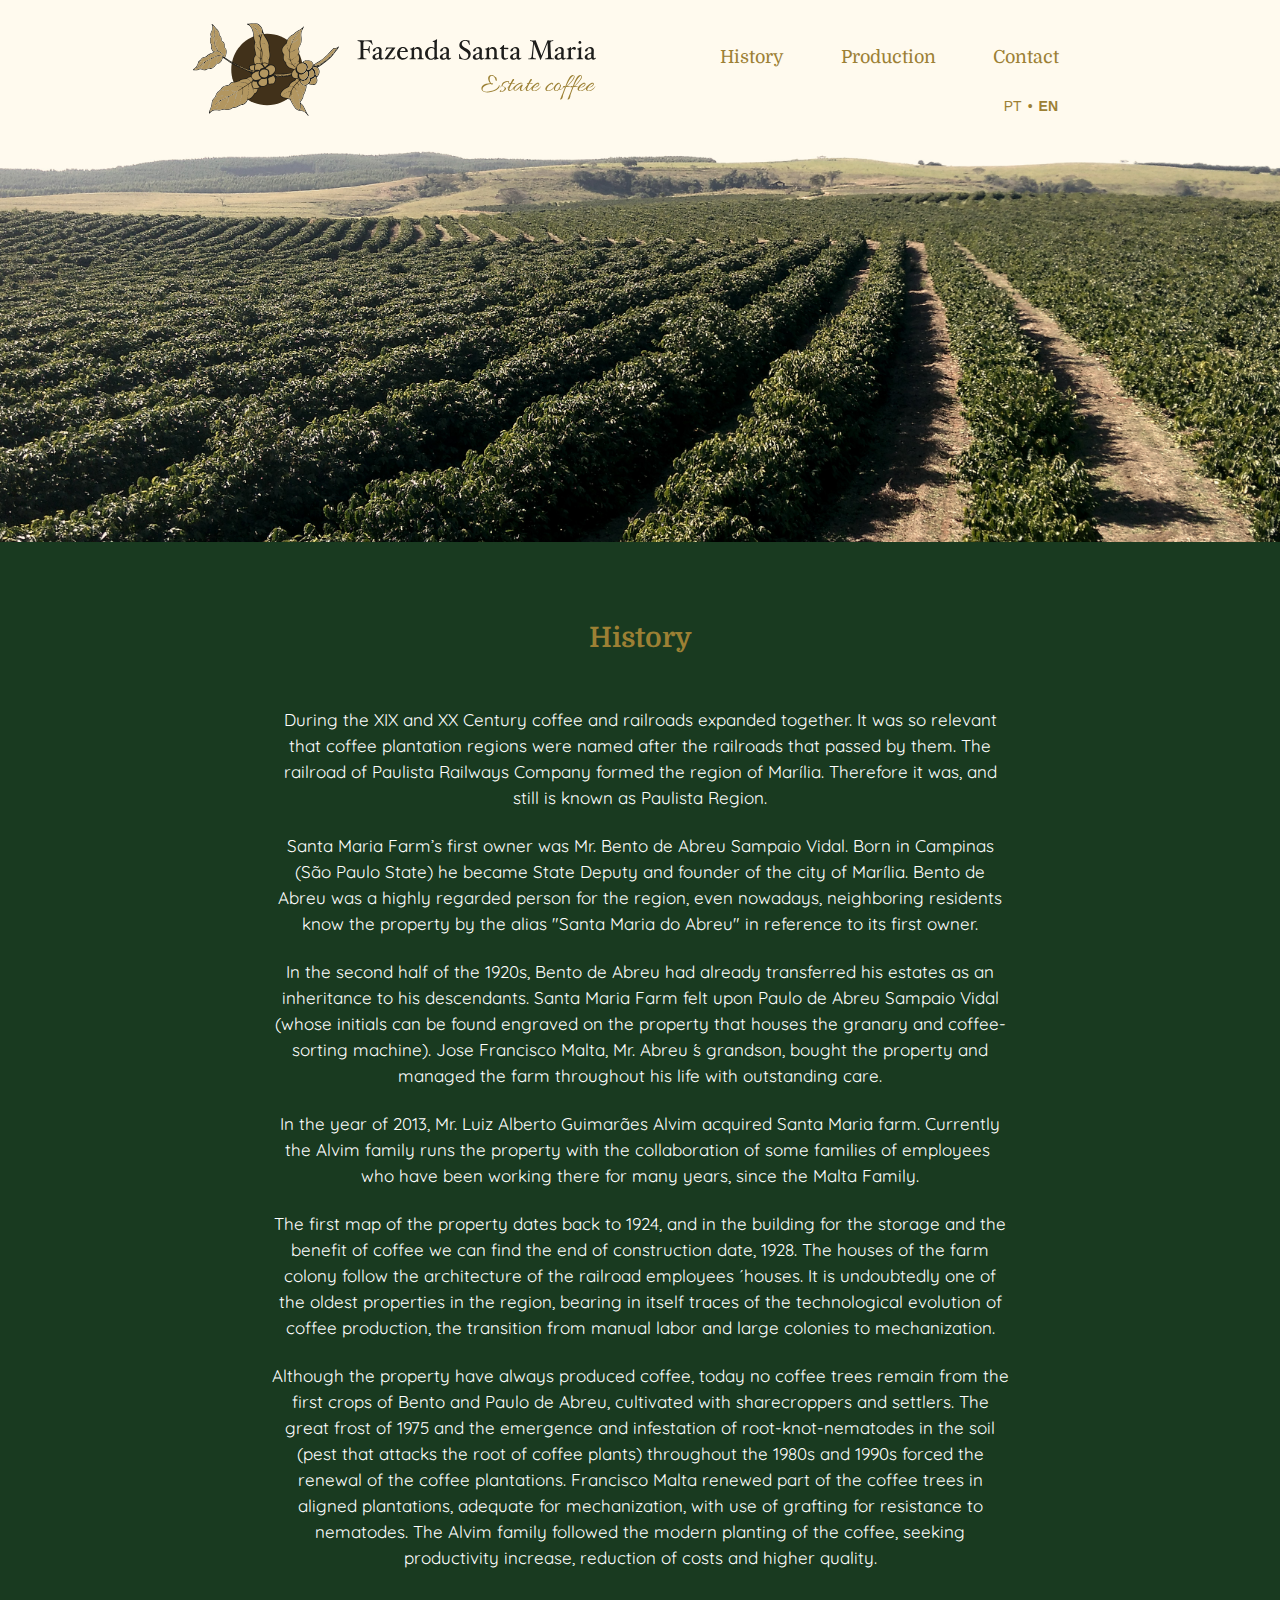
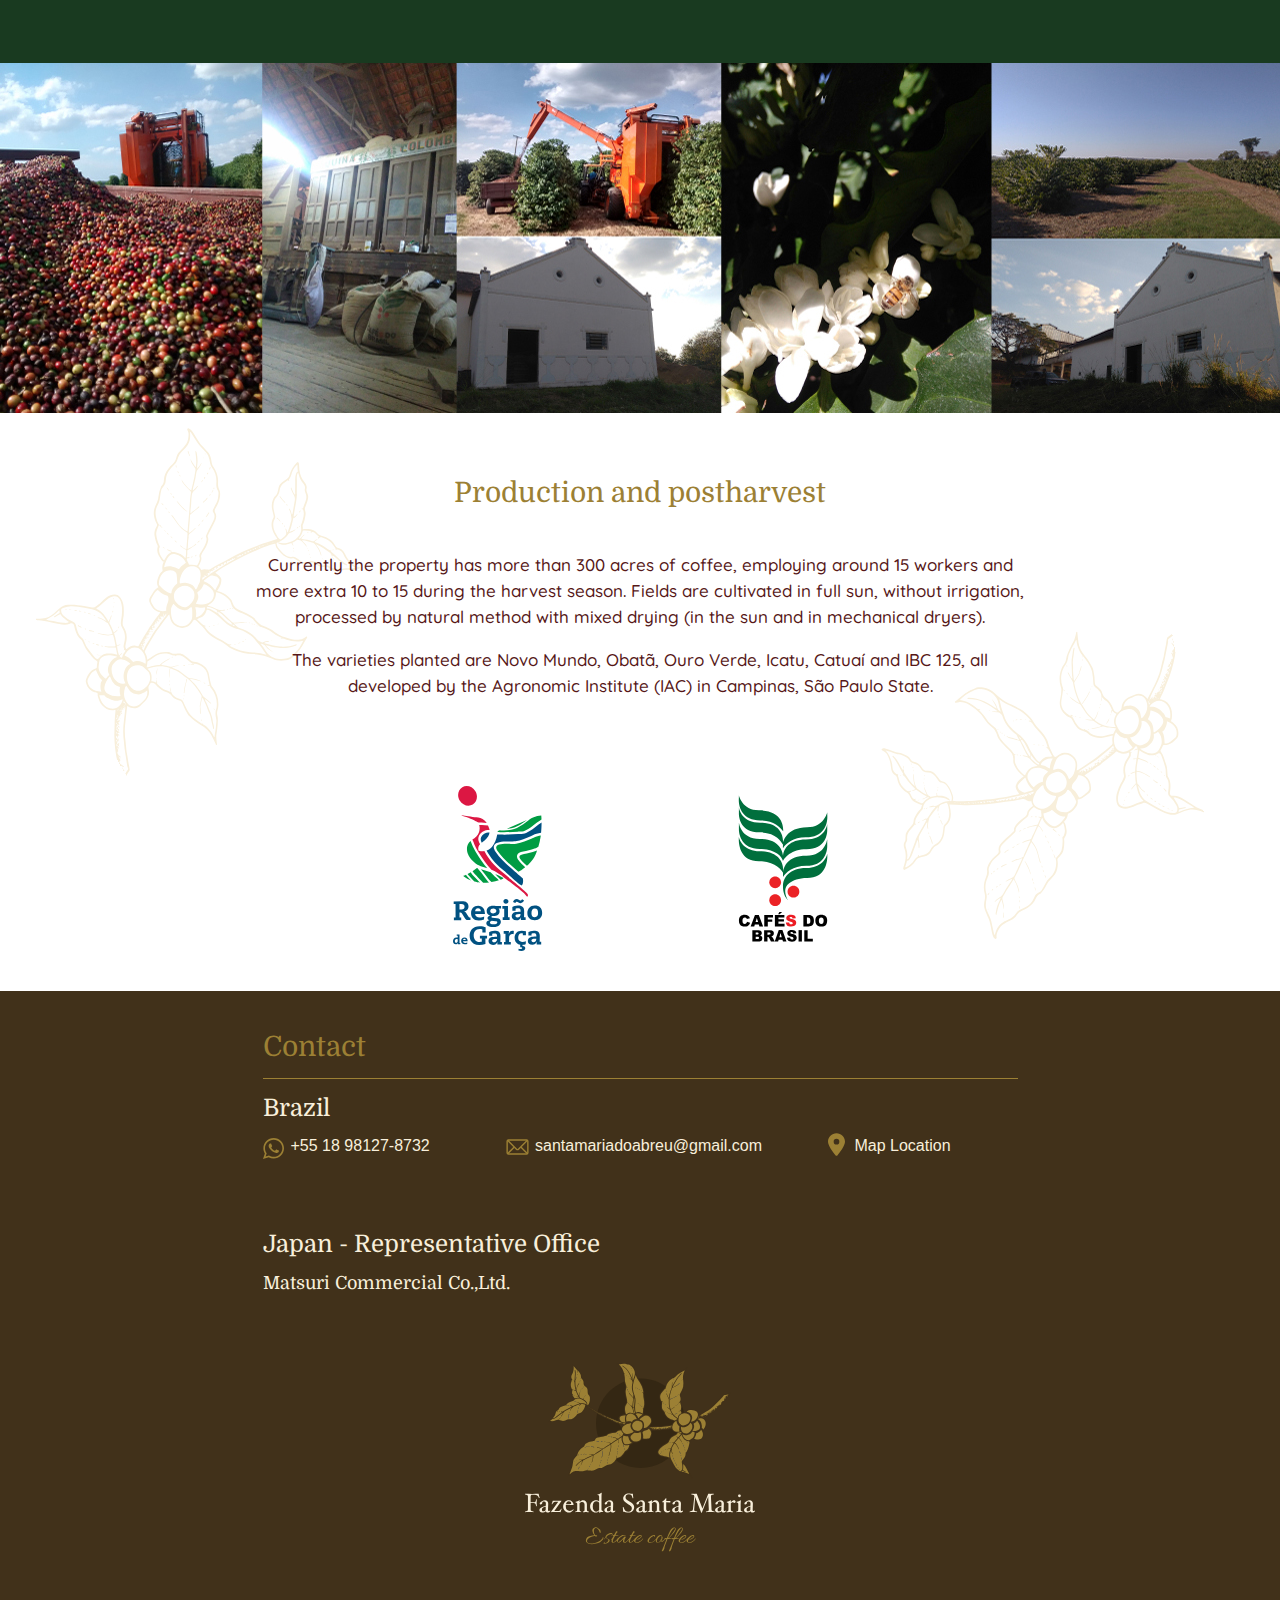
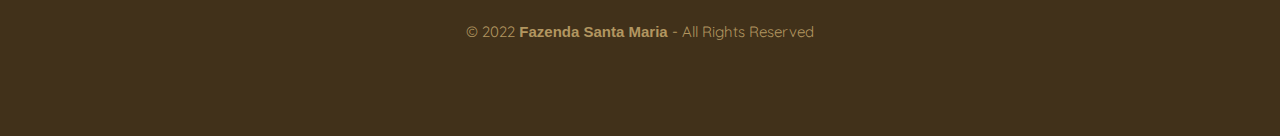
==== index.html @ b5c07dbd "Fix footer contact information in index.html" ====
<!DOCTYPE html>
<html lang="en">
<head>
  <meta charset="UTF-8">
  <meta http-equiv="X-UA-Compatible" content="IE=edge">
  <meta name="viewport" content="width=device-width, initial-scale=1.0">
  <link rel="stylesheet" type="text/css" href="./assets/main.css" media="screen" />
  <link rel="icon" href="./assets/images/logo2.svg">
  <title>Fazenda Santa Maria</title>
</head>
<body>
  <div class="portuguese-page hide-element">
    <div class="header-container">
      <div class="header-wrapper">
        <div class="header-logo-box"> 
          <img src="./assets/images/logo.svg" alt="logo">
        </div>
        <div class="header-menu">
          <ul>
            <li><a href="#historia">História</a></li>
            <li><a href="#producao">Produção</a></li>
            <li><a href="#contato">Contato</a></li>
          </ul>
          <div class="lenguage-area">
            <div class="lenguage-area__pt-pt bold"> PT </div>
            <div class="lenguage-area__split"> • </div>
            <div class="lenguage-area__en-pt"> EN </div>
          </div>
        </div>
      </div>
    </div>
 
    <div class="picture-container">
    </div>

    <div id="historia" class="history-container">
      <div class="history-wrapper">
        <h2> História </h2>
        <p>Localizada no município de Guarantã-SP, a Fazenda Santa Maria teve início com o sr. Bento de Abreu Sampaio Vidal na década de 1920. Natural de Campinas, o então proprietário foi deputado estadual e fundou a cidade de Marília, que fica a 45 quilômetros da fazenda. Devido ao destaque que teve na região, ainda hoje a propriedade é conhecida como "Santa Maria do Abreu".</p>
        <p>Na segunda metade da década de 1920, o sr. Bento de Abreu transferiu suas propriedades para seus filhos, cabendo a Fazenda Santa Maria ao sr. Paulo de Abreu Sampaio Vidal, cujas iniciais ainda encontram-se gravadas no prédio que abriga a tulha e a máquina de benefício de café.</p>
        <p>Anos mais tarde, o sr. Paulo de Abreu vendeu a fazenda para seu sobrinho, o sr. José Francisco Malta, neto do sr. Bento de Abreu.  O sr. Malta administrou a fazenda ao longo da vida com destacado esmero. </p>
        <p>Em 2013, a fazenda foi adquirida pelo sr. Luiz Alberto Guimarães Alvim.  Atualmente, a família Alvim administra a propriedade, com o auxílio de algumas famílias de funcionários que já trabalhavam com a família Malta há muitos anos. </p>
        <p>Na propriedade sempre se cultivou café, lavoura tradicional na região, conhecida como “região da Paulista”, em alusão à ferrovia da Companhia Paulista de Estradas de Ferro, construída na mesma época que ocorreu a expansão dos cafezais pelo Estado de São Paulo. </p>
        <p>Dos primeiros plantios de café dos senhores Bento e Paulo de Abreu, feitos com meeiros e colonos, não restou nenhum pé. Isso porque a grande geada de 1975 e o surgimento e avanço de nematoides no solo (praga que ataca a raiz do cafeeiro), ao longo das décadas de 1980 e 1990, obrigaram a renovação do cafezal.</p>
        <p>O sr. José Francisco Malta reformou parte do cafezal com plantios alinhados, preparados para mecanização, e usou enxertia, técnica que utiliza raiz resistente a nematoides. A família Alvim deu sequência ao plantio moderno do cafezal, buscando elevação de produtividade, redução de custos e incremento de qualidade.</p>
        <p>Atualmente, a propriedade conta com 130 hectares (ha) de café. As variedades plantadas são Mundo Novo, Obatã, Ouro Verde, Icatu, Catucaí e IBC 125, todas desenvolvidas pelo Instituo Agronômico de Campinas (IAC).</p>
        <p>O cultivo se dá a pleno sol e sem irrigação. Usa-se a adubação orgânica, a fertilização química e o manejo de capim na linha de plantio. Essas técnicas aumentam a produtividade e qualidade do café, bem como contribuem com a conservação do solo e dos recursos naturais.</p>
      </div>
    </div>

    <div id="logos-home-page">
      <div class="slider">
        <div class="slide-track">
          <div class="slide"><img src="./assets/images/sld-fazenda-full.jpg" ></div>
          <div class="slide"><img src="./assets/images/sld-fazenda-full.jpg" ></div>
          <div class="slide"><img src="./assets/images/sld-fazenda-full.jpg" ></div>
          <div class="slide"><img src="./assets/images/sld-fazenda-full.jpg" ></div>
        </div>
      </div>
    </div>

    <div id="producao" class="production-container">
      <div class="production-wrapper">
        <div class="production-text"> 
          <h2>Produção e colheita</h2>
          <p>Atualmente, a propriedade tem mais de 300 acres de café, empregando cerca de 15 trabalhadores e mais 10 a 15 extras durante a temporada de colheita. Os campos são cultivados a pleno sol, sem irrigação, processados pelo método natural com secagem mista (ao sol e em secadores mecânicos).</p>
          <p>As variedades plantadas são Novo Mundo, Obatã, Ouro Verde, Icatu, Catuaí e IBC 125, todas desenvolvidas pelo Instituto Agronômico (IAC) em Campinas, estado de São Paulo.</p>
          <p>O café é colhido praticamente todo de forma mecanizada, por meio de colhedora que retira os frutos do pé. Os grãos que caem no chão são recolhidos com outra máquina, passam por lavagem com água, para a retirada de terra, folhas e galhos. O café coletado do chão, ainda que perfeitamente apto ao consumo, tem qualidade inferior aos grãos colhidos das árvores. Por isso, o processamento dos dois é feito separadamente e os lotes não se misturam.</p>
          <p>Há ainda a colheita manual, que ocorre nos talhões em formação. Trata-se de um manejo para não danificar as plantas jovens.</p>
          <p>Após a colheita, o café é submetido à secagem ao sol no terreiro e em secadores mecânicos. As técnicas de secagem demandam conhecimento e prática adequada, que são essenciais para atingir um produto de boa qualidade. </p>
          <p>Na próxima etapa, os grãos descansam em uma tulha de madeira para homogeneizar a umidade do café. Nessa fase, formam-se os lotes, divididos por variedade, que depois seguem para o beneficiamento, no qual os grãos são descascados e separados de impurezas. </p>
          <p>Neste momento está pronto o café verde, que é armazenado em grandes bags para futura comercialização.</p>
          <p>A <span class="text-bold">qualidade do café</span> que se percebe em seu sabor e aroma é resultado da combinação de diversos fatores, dentre eles o manejo adequado, que é prioridade na Fazenda Santa Maria.</p>
          <p>Outros pontos determinantes são as variedades plantadas e o local onde são cultivadas. Guarantã está situado na região de Garça, um dos polos de destaque de produção de café do Estado de São Paulo, com altitude média de 650 metros, temperatura anual que varia de 17° a 29°C e potencial hídrico, com a nascente de duas bacias hidrográficas – do Rio do Peixe e do Rio Aguapeí ou Feio.	</p>
          <p>Por tudo isso, o café produzido na Santa Maria é considerado um café fino que agrada os diversos tipos de paladar. Ele apresenta dulçor acentuado, acidez cítrica suave, corpo intenso, sabor duradouro, evoca notas de chocolate amargo, nozes e ainda de frutas amarelas e melaço.</p>
        </div>
        <div class="production-logos"> 
          <img src="./assets/images/garca.svg" alt="logo">
          <img src="./assets/images/cafebr.svg" alt="logo">
        </div>
      </div>
    </div>

    <div id="contato" class="footer-container">
      <div class="footer-wrapper">
        <div class="footer-contact">
          <div class="footer-contact--title">
            Contato
          </div>
          <div class="footer-contact--data">
            <div class="footer-contact--cellphone">
              +55 18 98127-8732
            </div>
            <div class="footer-contact--mail">
              santamariadoabreu@gmail.com
            </div>
            <a href="https://maps.app.goo.gl/v9kP4JRygSTfZVVZ9" target="_blank">
              <div class="footer-contact--location">
                Localização
              </div>
            </a>
          </div>
        </div>
        <div class="footer-logo">
          <img src="./assets/images/logo2.svg" alt="logo">
        </div>
        <div class="footer-rights">
          © 2022 <span class="text-bold">Fazenda Santa Maria</span> - Todos os direitos reservados
        </div>
      </div>
    </div>
  </div>
  <div class="english-page">
    <div class="header-container">
      <div class="header-wrapper">
        <div class="header-logo-box"> 
          <img src="./assets/images/logo.svg" alt="logo">
        </div>
        <div class="header-menu">
          <ul>
            <li><a href="#history">History</a></li>
            <li><a href="#production">Production</a></li>
            <li><a href="#contact">Contact</a></li>
          </ul>
          <div class="lenguage-area">
            <div class="lenguage-area__pt-en"> PT </div>
            <div class="lenguage-area__split"> • </div>
            <div class="lenguage-area__en-pt bold"> EN </div>
          </div>
        </div>
      </div>
    </div>
 
    <div class="picture-container">
    </div>

    <div id="history" class="history-container">
      <div class="history-wrapper">
        <h2> History </h2>
        <p> During the XIX and XX Century coffee and railroads expanded together. It was so relevant that coffee plantation regions were named after the railroads that passed by them. The railroad of Paulista Railways Company formed the region of Marília. Therefore it was, and still is known as Paulista Region.</p>
        <p>Santa Maria Farm’s first owner was Mr. Bento de Abreu Sampaio Vidal. Born in Campinas (São Paulo State) he became State Deputy and founder of the city of Marília. ​Bento de Abreu was a highly regarded person for the region, even nowadays, neighboring residents know the property by the alias "Santa Maria do Abreu" in reference to its first owner.</p>
        <p> In the second half of the 1920s, Bento de Abreu had already transferred his estates as an inheritance to his descendants. Santa Maria Farm felt upon Paulo de Abreu Sampaio Vidal (whose initials can be found engraved on the property that houses the granary and coffee-sorting machine). Jose Francisco Malta, Mr. Abreu ́s grandson, bought the property and managed the farm throughout his life with outstanding​ ​care.</p>
        <p>In the year of 2013, Mr. Luiz Alberto Guimarães Alvim acquired Santa Maria farm. Currently the Alvim family runs the property with the collaboration​ ​of​ ​some​ ​families​ ​of​ ​employees​ ​who have been working there for many years, since the Malta​ ​Family. </p>
        <p>The first map of the property dates back to 1924, and in the building for the storage and the benefit of coffee we can find the end of construction date, 1928. The houses of the farm colony follow the architecture of the railroad employees ́ houses. It is undoubtedly one of the oldest properties in the region, bearing in itself traces of the technological evolution of coffee production, the transition from manual labor and large colonies to​ ​mechanization. </p>
        <p> Although the prop​erty have always produced coffee, today no coffee trees remain from the first crops of Bento and Paulo de Abreu, cultivated with sharecroppers and settlers. The great frost of 1975 and the emergence and infestation of root-knot-nematodes in the soil (pest that attacks the root of coffee plants) throughout the 1980s and 1990s forced the renewal of the coffee plantations. Francisco Malta renewed part of the coffee trees in aligned plantations, adequate for mechanization, with use of grafting for resistance to nematodes. The Alvim family followed the modern planting of the coffee, seeking productivity increase, reduction​ ​of​ ​costs​ ​and​ ​higher​ ​quality.</p>
        
      </div>
    </div>

    <div id="logos-home-page">
      <div class="slider">
        <div class="slide-track">
          <div class="slide"><img src="./assets/images/sld-fazenda-full.jpg" ></div>
          <div class="slide"><img src="./assets/images/sld-fazenda-full.jpg" ></div>
          <div class="slide"><img src="./assets/images/sld-fazenda-full.jpg" ></div>
          <div class="slide"><img src="./assets/images/sld-fazenda-full.jpg" ></div>
        </div>
      </div>
    </div>

    <div id="production" class="production-container">
      <div class="production-wrapper">
        <div class="production-text"> 
          <h2>Production​ ​and​ ​postharvest</h2>
          <p>Currently the property has more than 300 acres of coffee, employing around 15 workers and more extra 10 to 15 during the harvest season. Fields are cultivated in full sun, without irrigation, ​processed by natural method​ ​with​ ​mixed​ ​drying​ ​(in​ ​the​ ​sun​ ​and​ ​in​ ​mechanical​ ​dryers).</p>
          <p>The varieties planted are ​Novo Mundo​, ​Obatã​, ​Ouro Verde​, ​Icatu​, ​Catuaí and ​IBC 125​, all developed by the​ ​Agronomic​ ​Institute​ ​(IAC)​ ​in​ ​Campinas,​ ​São​ ​Paulo​ ​State.</p>
        </div>
        <div class="production-logos"> 
          <img src="./assets/images/garca.svg" alt="logo">
          <img src="./assets/images/cafebr.svg" alt="logo">
        </div>
      </div>
    </div>

    <div id="contact" class="footer-container">
      <div class="footer-wrapper">
        <div class="footer-contact">
          <div class="footer-contact--title">
            Contact
          </div>
          <div class="location-title">Brazil</div>
          <div class="footer-contact--data">
            <div class="footer-contact--cellphone">
              +55 18 98127-8732
            </div>
            <div class="footer-contact--mail">
              santamariadoabreu@gmail.com
            </div>
            <a href="https://maps.app.goo.gl/v9kP4JRygSTfZVVZ9" target="_blank">
              <div class="footer-contact--location">
                Map Location
              </div>
            </a>
          </div>
          <div class="location-title-jp">Japan - Representative Office</div>
          <div class="location-subtitle">Matsuri Commercial Co.,Ltd.
          </div>
          <!-- <div class="japan-area">
            <div class="footer-contact--data">
              <div class="footer-contact--cellphone">
                Tel. 0587-74-0623
              </div>
              <div class="footer-contact--mail">
                Fax. 0587-74-0992
              </div>
                <div class="footer-contact--location">
                  Midori-machi 1-13 <br>
                  Inazawa-shi Aichi-ken <br>
                  Japan 〒492-8252 <br>
                </div>
            </div>
          </div> -->
        <div class="footer-logo">
          <img src="./assets/images/logo2.svg" alt="logo">
        </div>
        <div class="footer-rights">
          © 2022 <span class="text-bold">Fazenda Santa Maria</span> - All Rights Reserved
        </div>
      </div>
    </div>
  </div>
</body>
<script>
  document.querySelector('.lenguage-area__pt-en').addEventListener('click', () => {
    document.querySelector('.portuguese-page').classList.remove('hide-element');
    document.querySelector('.english-page').classList.add('hide-element');
  });
  document.querySelector('.lenguage-area__en-pt').addEventListener('click', () => {
    document.querySelector('.portuguese-page').classList.add('hide-element');
    document.querySelector('.english-page').classList.remove('hide-element');
  });
</script>
</html>
---- assets/main.css ----
@import url('https://fonts.googleapis.com/css2?family=Domine&family=Quicksand:wght@500&display=swap');

body {
  height: 100%;
  margin: 0;
}

h1, h2, h3, h4, h5, h6, p, span,  ul, ol, li, legend, table, tr, td, div {
  font-family: 'Manrope', sans-serif;
  box-sizing: border-box;
}

input, select, textarea {
  font-family: 'Inter', sans-serif;
  box-sizing: border-box;
}

html {
  scroll-behavior: smooth;
}

a {
  text-decoration: none;
}

html {
  scroll-behavior: smooth;
}

.hide-element {
  display: none;
}

.lenguage-area {
  display: flex;
  justify-content: flex-end;
  padding: 10px 20px;
  background-color: #FFFAEE;
  font-family: 'Domine';
  font-size: 14px;
  color: #9C8034;
}

.bold {
  font-weight: 700;
}

.lenguage-area__pt-pt, .lenguage-area__pt-en {
  margin-right: 6px;
  cursor: pointer;
}

.lenguage-area__split {
  margin-right: 6px;
}

.lenguage-area__en-pt, .lenguage-area__en-en {
  margin-right: 9px;
  cursor: pointer;
}

.header-container {
  background-color: #FFFAEE;
  padding: 15px 15px 0;
  min-width: 325px;
}

@media (min-width:815px) {
  .header-container {
    padding: 15px 15px 20px;
  }

}
@media (max-width:815px) {
  .lenguage-area {
    padding: 10px 0;
  }
  .lenguage-area__en-pt, .lenguage-area__en-en {
    margin-right: 0;
  }
}


.header-wrapper {
  display: flex;
  flex-wrap: wrap;
  max-width: 1000px;
  margin: 0 auto; 
  padding: 0 5px;
}

.header-logo-box {
  display: flex;
  margin: 0 auto;
}

.header-logo-box img {  
  max-width: 100%;  
  height: auto;
  padding-right: 20px;  
}

.header-menu { 
  width: 100%;
  max-width: 395px;
  margin: 0 auto;
}

.header-menu ul {
  list-style-type: none;
  display: flex;
  justify-content: space-between;
  padding: 0;
}

@media (min-width:815px) {
  .header-menu ul {
    list-style-type: none;
    display: flex;
    justify-content: space-around;
    padding: 10px 0 0;
    font-size: 20px;
  }
}

.header-menu li a {
  color: #9C8034;
  font-family: 'Domine';
  font-size: 16px;
  line-height: 20px;
  text-decoration: none;
}

@media (min-width:810px) {
  .header-menu li a {
    font-size: 18px;
  }
}

.header-menu li:hover {
  cursor: pointer;
}

.picture-container {
  width: 100%;
  min-height: 400px;
  background-image: url("images/fazenda.jpg");
  background-size: cover;
  margin-bottom: -25px;
  min-width: 325px;
}

.history-container {
  width: 100%;
  background-color: #193A20;
  padding-bottom: 20px;
  min-width: 325px;
}

@media (min-width:815px) {
  .history-container {
    padding-bottom: 70px;
  }
}

.history-wrapper {
  padding: 0 30px;
  margin: 0 auto;
  max-width: 400px;
}

@media (min-width:815px) {
  .history-wrapper {
    max-width: 600px;
  }
}

@media (min-width:1200px) {
  .history-wrapper {
    max-width: 800px;
  }
}

.history-wrapper h2 {
  font-family: 'Domine';
  align-items: center;
  font-size: 24px;
  line-height: 30px;
  color: #9C8034;
  padding: 50px 0 20px;
  text-align: center;
}

@media (min-width:815px) {
  .history-wrapper h2 {
    font-size: 28px;
    line-height: 32px;
    padding: 80px 0 30px;
  }
}

.history-wrapper p {
  font-family: 'Quicksand';
  color: white;
  text-align: center;
  font-size: 14px;
  line-height: 20px;
  padding-bottom: 5px;
}

@media (min-width:815px) {
  .history-wrapper p {
    font-size: 17px;
    line-height: 26px;
  }
}

.production-container {
  width: 100%;
  min-width: 325px;
  overflow: hidden;
}

.production-wrapper {
  display: block;
  margin: 0 auto;
  max-width: 400px;
  position: relative;
}

.production-wrapper::before {
  content: "";
  height: 350px;
  width: 350px;
  position: absolute;
  left: -180px;
  background-image: url(images/background-logo.svg);
  background-size: cover;
  transform: rotate(-210deg);
  z-index: -10;
}

@media (max-width:815px) {
  .production-wrapper::before {
    height: 250px;
    width: 250px;
    left: -120px;
    top: 50px;
    transform: rotate(-230deg);
  }
}

.production-wrapper::after {
  content: "";
  height: 350px;
  width: 350px;
  position: absolute;
  top: 190px;
  right: -140px;
  background-image: url("images/background-logo.svg");
  background-size: cover;
  z-index: -10;
  transform: rotate(-10deg);
}

@media (max-width:815px) {
  .production-wrapper::after {
    height: 250px;
    width: 250px;
    top: 100px;
    right: -100px;
    transform: rotate(-20deg);
  }
}

@media (min-width:815px) {
  .production-wrapper {
    max-width: 600px;
  }
}

@media (min-width:1200px) {
  .production-wrapper {
    max-width: 830px;
  }
}
    
.production-text {
  text-align: center;
  padding: 30px;
}

.production-text h2 {
  font-family: 'Domine';
  font-size: 24px;
  line-height: 28px;
  font-weight: 400;
  color: #9C8034;
}

@media (min-width:815px) {
  .production-text h2 {
    font-size: 28px;
    line-height: 32px;
    padding: 10px 0 20px;
  }
}

/* .production-text h3 {
  font-family: 'Domine';
  font-size: 18px;
  line-height: 22px;
  font-weight: 400;
  color: #9C8034;
  text-align: start;
  font-style: italic;
}

@media (min-width:815px) {
  .production-text h3 {
    font-size: 24px;
    line-height: 28px;
    padding: 10px 0 20px;
  }
} */

.production-text p {
  font-family: 'Quicksand';
  font-size: 14px;
  line-height: 18px;
  font-weight: 500;
  color: #561717;
  z-index: 200px;
}

@media (min-width:815px) {
  .production-text p {
    font-size: 17px;
    line-height: 26px;
  }
}
    
.production-logos {
  padding: 0 20px 40px;
  display: flex;
  justify-content: space-around;
}

@media (min-width:815px) {
  .production-logos {
    padding: 40px 130px;
  }
}

.production-logos img {
    width: 60px;
}

@media (min-width:815px) {
  .production-logos img {
    width: 90px;
  }
}

.footer-container {
  width: 100%;
  background-color: #41311A;
  min-width: 325px;
}

@media (min-width:815px) {
  .footer-container {
    padding-bottom: 30px;
  }
}

.footer-wrapper {
  padding: 40px 30px 15px;
  display: block;
  margin: 0 auto;
  max-width: 400px;
}

@media (min-width:815px) {
  .footer-wrapper {
    max-width: 600px;
    margin: 0 auto;
  }
}

@media (min-width:1200px) {
  .footer-wrapper {
    max-width: 815px;
    margin: 0 auto;
  }
}

.footer-contact {
  padding-bottom: 50px;
}

.footer-contact--title {
  color: #9C8034;
  font-family: 'Domine';
  font-weight: 400;
  font-size: 24px;
  line-height: 28px;
  margin-bottom: 15px;
  padding-bottom: 15px;
  border-bottom: 1px solid;
}

@media (min-width:815px) {
  .footer-contact--title {
    font-size: 28px;
    line-height: 32px;
  }
}

.footer-contact--data {
  display: flex;
  justify-content: space-between;
  flex-wrap: wrap;
  font-family: 'Quicksand';
  color: #F8EFDB;
}

@media (max-width:350px) {
  .footer-contact--mail {
    margin-left: 2px;
  }
}

.footer-contact--cellphone, .footer-contact--mail, .footer-contact--mail-jp, .footer-contact--location {
  padding-left: 17px;
  position: relative;
  color: #f8efdb;
}

.footer-contact--mail {
  min-width: 180px;
  margin-bottom: 15px;
}


.footer-contact--mail-jp {
  min-width: 180px;
  margin-bottom: 15px;
}

.footer-contact--location {
  min-width: 180px;
}
.footer-contact--cellphone {
  margin-bottom: 15px;
  min-width: 180px;
}

@media (min-width:815px) {
  .footer-contact--cellphone {
    padding-left: 28px;
  }
}

.footer-contact--cellphone::before {
  position: absolute;
  content: "";
  width: 13px;
  height: 13px;
  top: 1px;
  left: 0;
  background-size: contain;
  background-repeat: no-repeat;
}

.footer-contact--cellphone::before{
  background-image: url("images/cellphone.svg");
}

@media (min-width:815px) {
  .footer-contact--cellphone::before {
    width: 21px;
    height: 21px;
  }
}

.footer-contact--mail::before{
  position: absolute;
  content: "";
  background-size: contain;
  background-repeat: no-repeat;
}

.footer-contact--mail-jp {
  position: absolute;
  content: "";
  background-size: contain;
  background-repeat: no-repeat;
}

.footer-contact--mail::before {
  background-image: url("images/mail.svg");
  width: 15px;
  height: 15px;
  top: 5px;
  left: -3px;
}

.footer-contact--mail-jp::before {
  background-image: url("images/fax.svg");
  width: 20px;
  height: 20px;
  top: 5px;
  left: -3px;
}



.footer-contact--location::before {
  position: absolute;
  content: "";
  width: 15px;
  height: 15px;
  top: 3px;
  left: -3px;
  background-image: url("images/location.svg");
  background-size: contain;
  background-repeat: no-repeat;
}

@media (min-width:815px) {
  .footer-contact--location::before {
    width: 23px;
    height: 23px;
    left: -9px;
    top: -4px;
  }
}


@media (min-width:815px) {
  .footer-contact--mail::before {
    width: 23px;
    height: 23px;
    left: -12px;
    top: 2px;
  }
}


@media (max-width: 1200px) {
  .footer-contact--location {
    margin-top: 15px;
    margin-left: 8px;
  }
}

@media (max-width: 814px) {
  .footer-contact--location {
    margin-top: 0;
    margin-left: 0;
  }
}
.footer-logo {
  display: flex;
  justify-content: center;
  padding-bottom: 40px;
  margin-top: 70px;
}

.footer-logo img {
  width: 160px;
}

@media (min-width:815px) {
  .footer-logo img {
    width: 230px;
    padding-bottom: 30px;
  }
}
 
.footer-rights{
  color: #B29660;
  font-family: 'Quicksand';
  font-size: 11px;
  text-align: center;
}

@media (min-width:815px) {
  .footer-rights{
    font-size: 15px;
  }
}

span.text-bold { 
  font-weight: 700;
}


/* Animation */
@keyframes scroll {
	0% { transform: translateX(0); }
	100% { transform: translateX(calc(-3000px *2))}
}

/*  Styling  */

#logos-home-page {
  background-color: #193A20;
  min-width: 325px;
}

#logos-home-page .slider {
  height: auto;
  margin: auto;
  overflow: hidden;
  position: relative;
  width: 100%;
}

#logos-home-page .slide-track {
  animation: scroll 80s linear infinite;
  display: flex;
  width: calc(250px * 14);
}
	
#logos-home-page div.slide {
  display: flex;
  flex-direction: column;
  justify-content: center;
}

.location-title {
  color: #f8efdb;
  font-family: 'Domine', serif;
  font-size: 24px;
  margin-bottom: 15px;
}

.location-subtitle {
  color: #f8efdb;
  font-family: 'Domine', serif;
  font-size: 18px;
  margin-bottom: 30px;
}

.location-title-jp {
  color: #f8efdb;
  font-family: 'Domine', serif;
  font-size: 24px;
  margin-bottom: 15px;
  margin-top: 60px;
}

.japan-area {
  .footer-contact--mail::before {
    background-image: url("images/fax.svg");
    top: -3px;
    left: -14px;
  }
}

@media (max-width:815px) {
  .japan-area {
    .footer-contact--mail::before  {
        top: 0px;
        left: -4px;
      }
  }
}

@media (max-width:815px) {
  .japan-area {
    .footer-contact--cellphone::before  {
        top: 0px;
        left: -4px;
      }
  }
}

.japan-area {
  .footer-contact--cellphone::before{
    background-image: url("images/phone.svg");
    width: 18px;
    height: 18px;
  }
}
.japan-area {
  .footer-contact--location {
    line-height: 21px;
  }
}
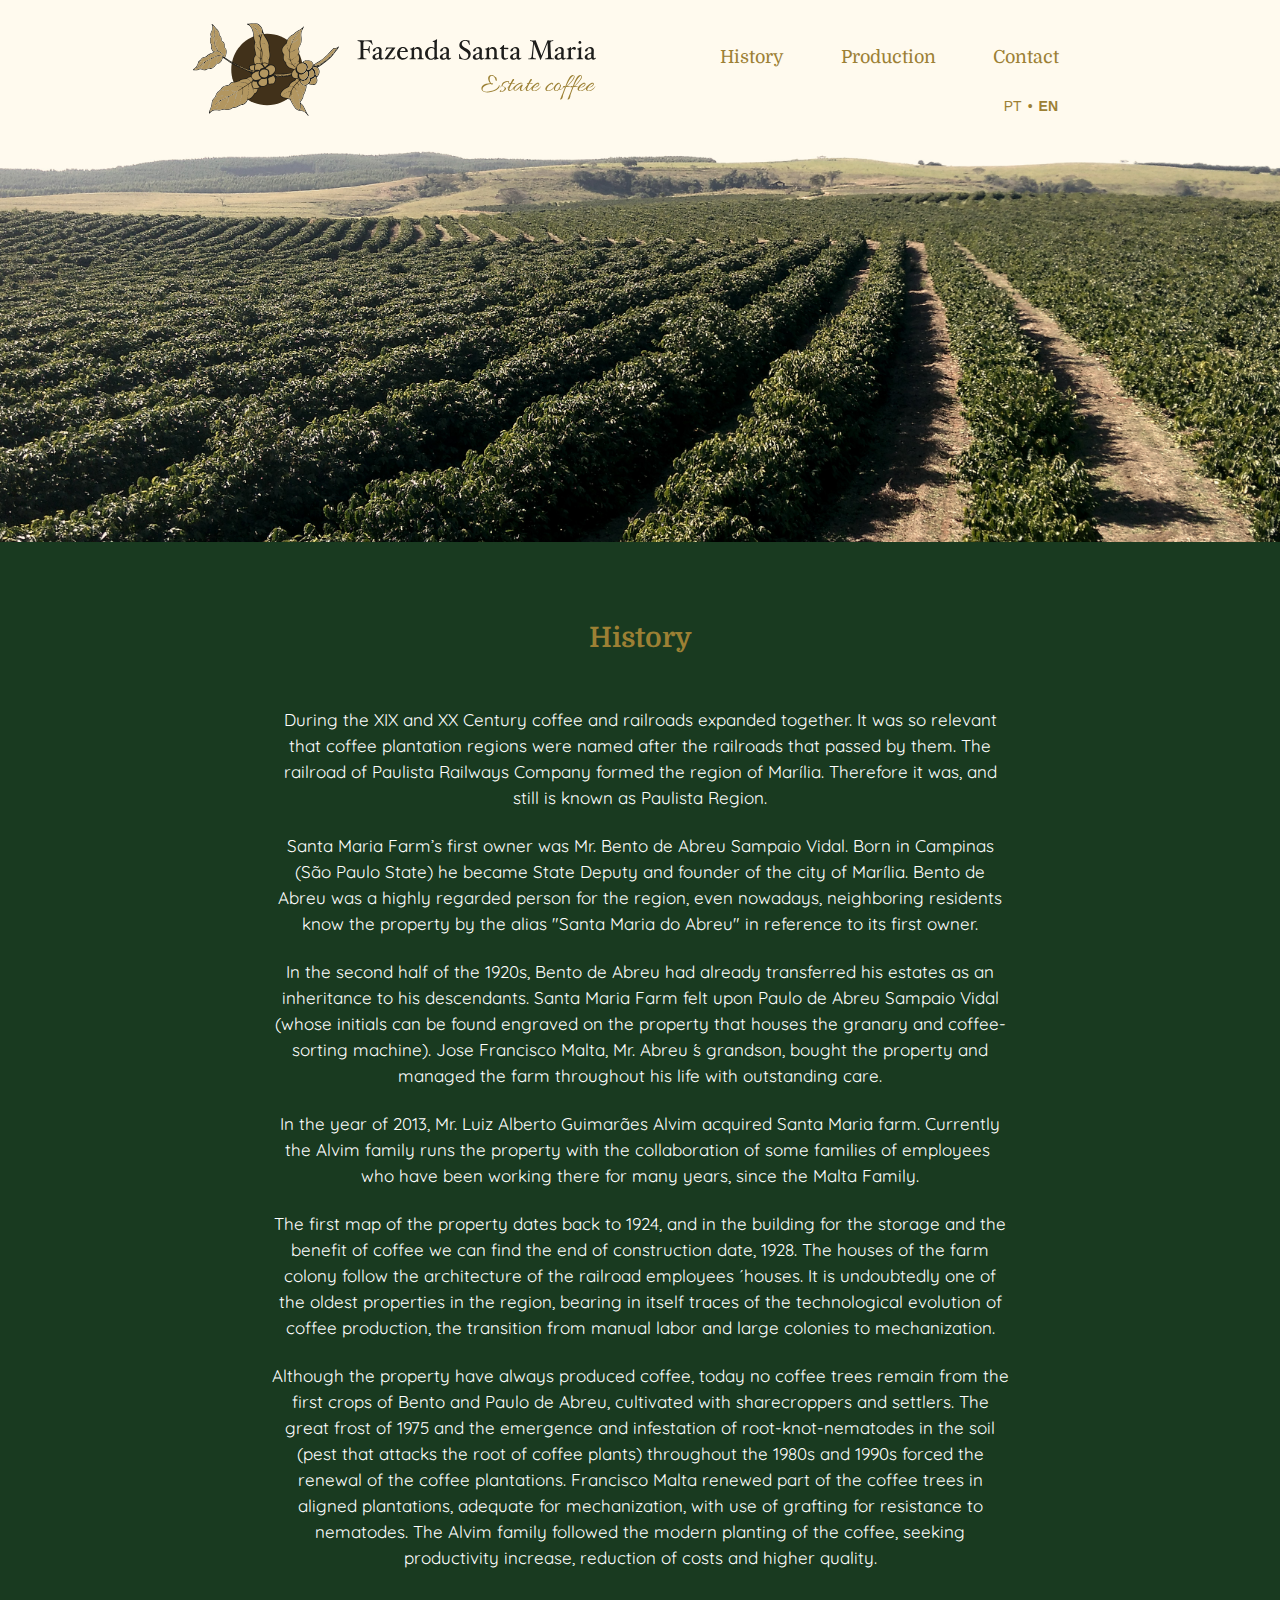
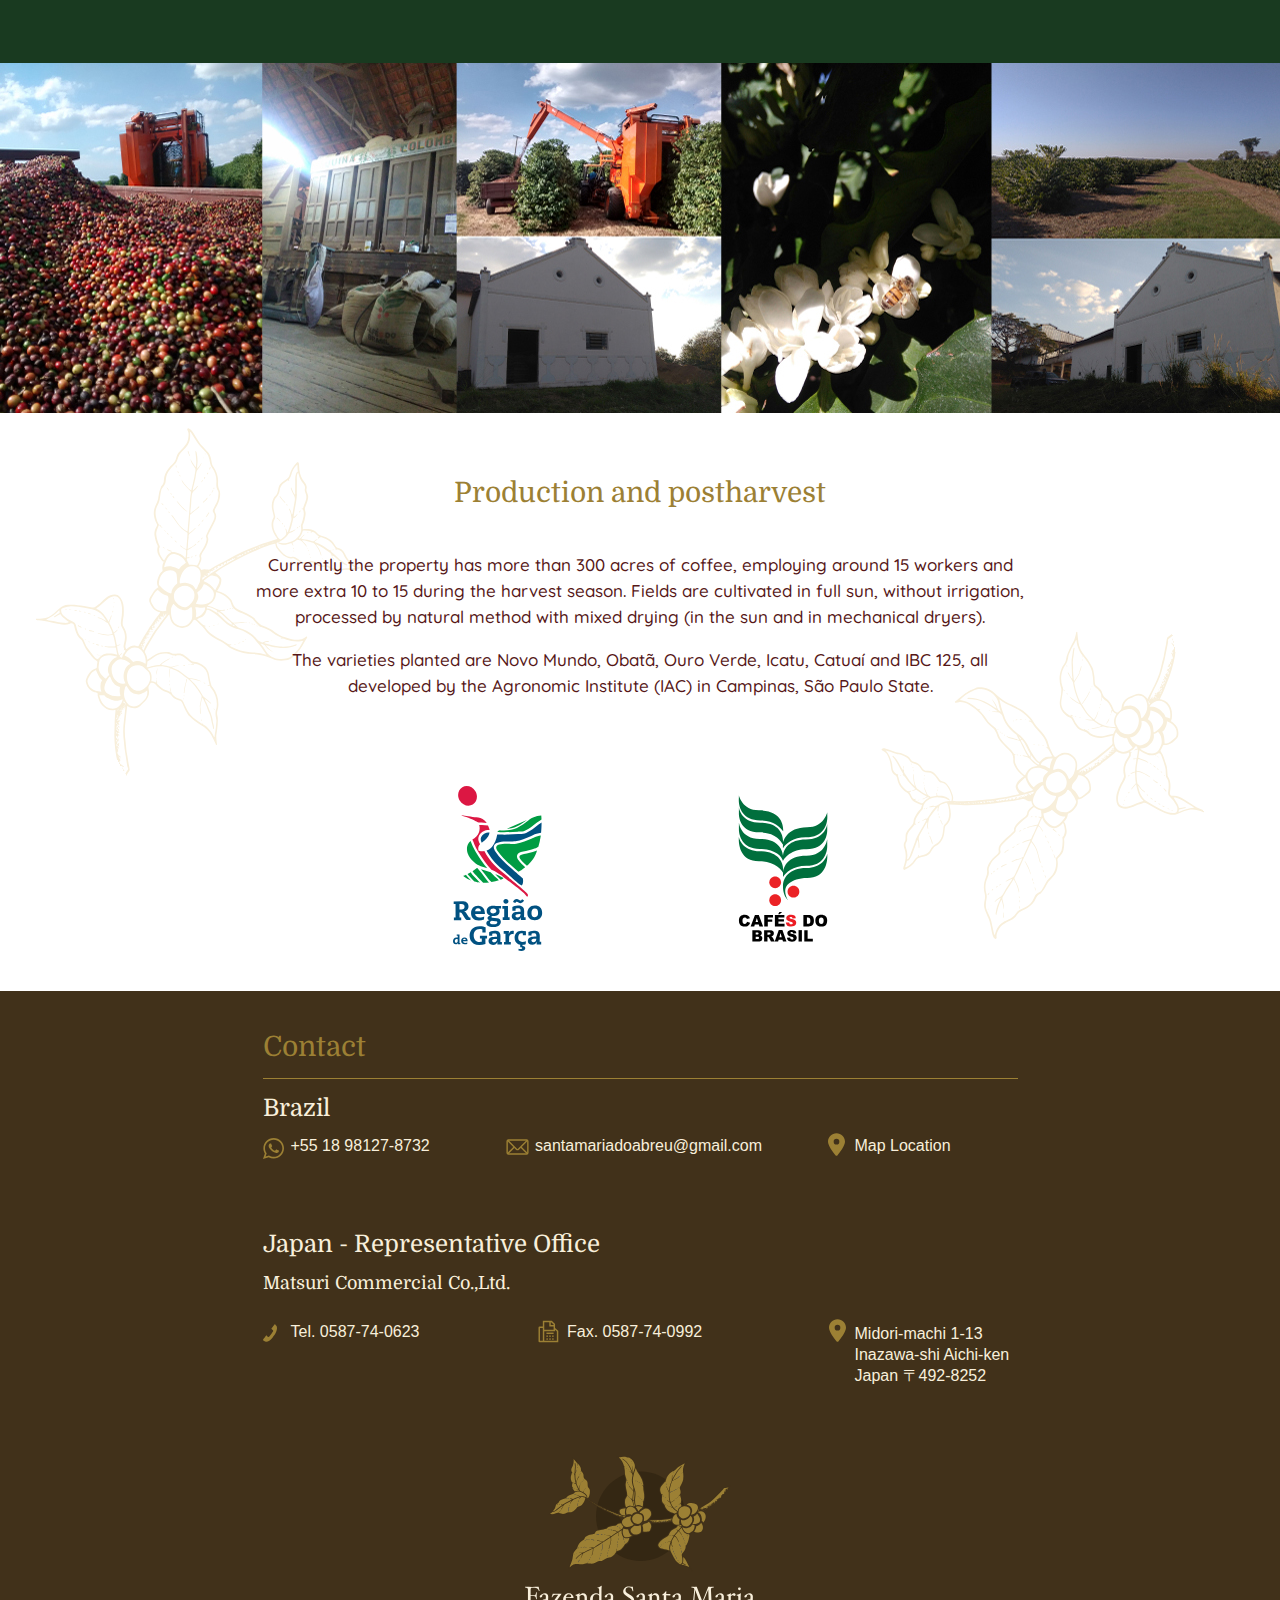
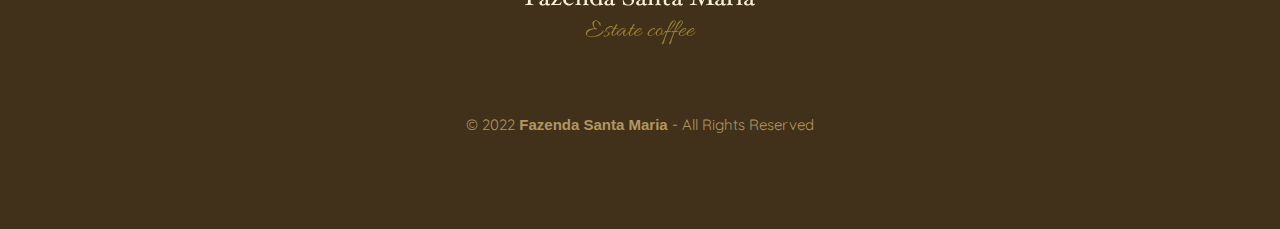
==== commit 0cf10dce: "Fix Japan representative office contact information" ====
--- a/index.html
+++ b/index.html
@@ -195,7 +195,7 @@
           <div class="location-title-jp">Japan - Representative Office</div>
           <div class="location-subtitle">Matsuri Commercial Co.,Ltd.
           </div>
-          <!-- <div class="japan-area">
+          <div class="japan-area">
             <div class="footer-contact--data">
               <div class="footer-contact--cellphone">
                 Tel. 0587-74-0623
@@ -209,7 +209,7 @@
                   Japan 〒492-8252 <br>
                 </div>
             </div>
-          </div> -->
+          </div>
         <div class="footer-logo">
           <img src="./assets/images/logo2.svg" alt="logo">
         </div>
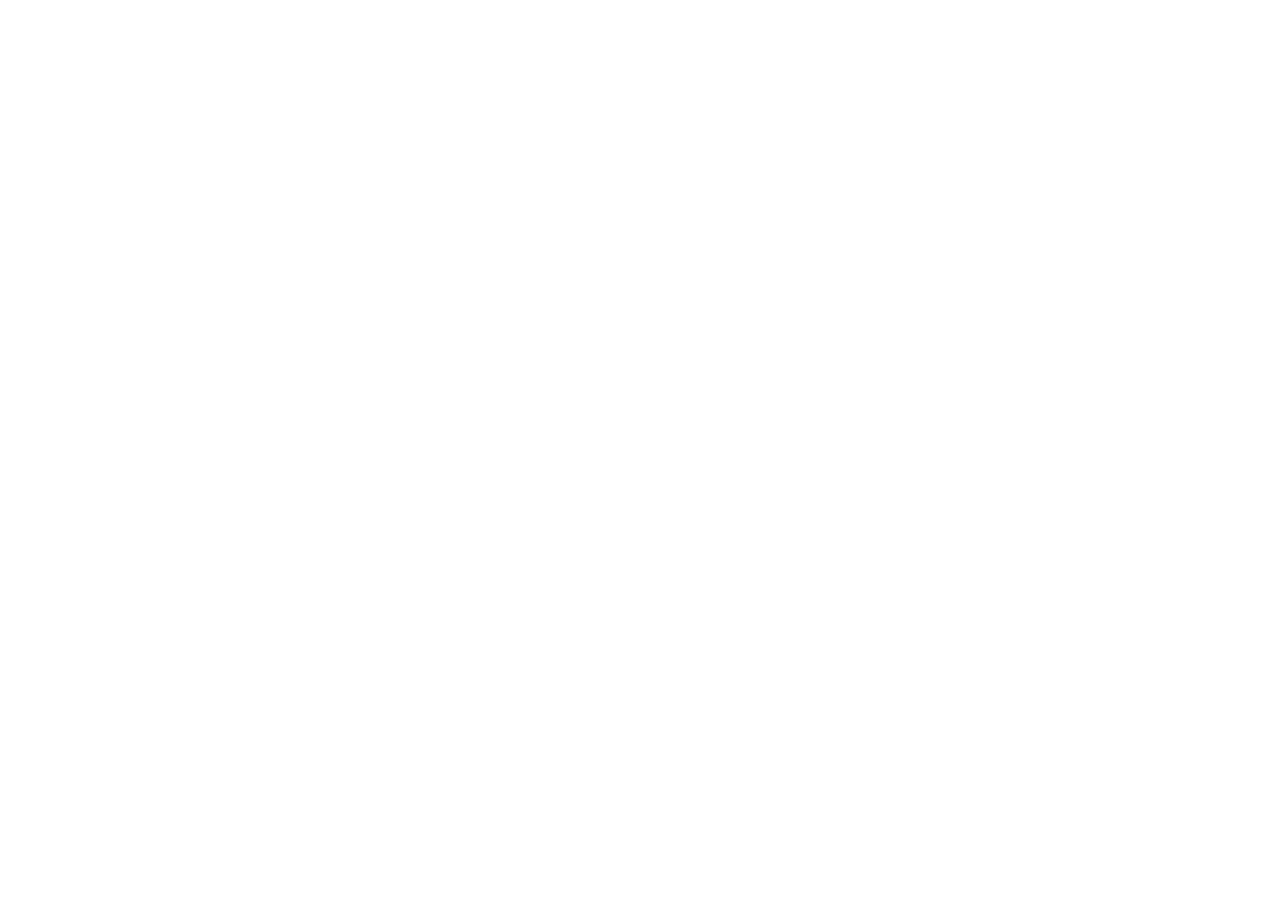
==== commit e91664ff: "Update contact information and add Japan and Asia representative office details" ====
--- a/index.html
+++ b/index.html
@@ -85,8 +85,9 @@
       <div class="footer-wrapper">
         <div class="footer-contact">
           <div class="footer-contact--title">
-            Contato
-          </div>
+            Contact
+          </div>
+          <div class="location-title">Brasil</div>
           <div class="footer-contact--data">
             <div class="footer-contact--cellphone">
               +55 18 98127-8732
@@ -96,16 +97,33 @@
             </div>
             <a href="https://maps.app.goo.gl/v9kP4JRygSTfZVVZ9" target="_blank">
               <div class="footer-contact--location">
-                Localização
+                Localicação
               </div>
             </a>
           </div>
-        </div>
+          <div class="location-title-jp">Japão e Asia - Representante comercial </div>
+          <div class="location-subtitle">Matsuri Commercial Co.,Ltd.
+          </div>
+          <div class="japan-area">
+            <div class="footer-contact--data">
+              <div class="footer-contact--cellphone">
+                Tel. 0587-74-0623
+              </div>
+              <div class="footer-contact--mail">
+                Fax. 0587-74-0992
+              </div>
+                <div class="footer-contact--location">
+                  Midori-machi 1-13 <br>
+                  Inazawa-shi Aichi-ken <br>
+                  Japan 〒492-8252 <br>
+                </div>
+            </div>
+          </div>
         <div class="footer-logo">
           <img src="./assets/images/logo2.svg" alt="logo">
         </div>
         <div class="footer-rights">
-          © 2022 <span class="text-bold">Fazenda Santa Maria</span> - Todos os direitos reservados
+          © 2022 <span class="text-bold">Fazenda Santa Maria</span> - All Rights Reserved
         </div>
       </div>
     </div>
@@ -192,7 +210,7 @@
               </div>
             </a>
           </div>
-          <div class="location-title-jp">Japan - Representative Office</div>
+          <div class="location-title-jp">Japan and Asia - Representative Office</div>
           <div class="location-subtitle">Matsuri Commercial Co.,Ltd.
           </div>
           <div class="japan-area">
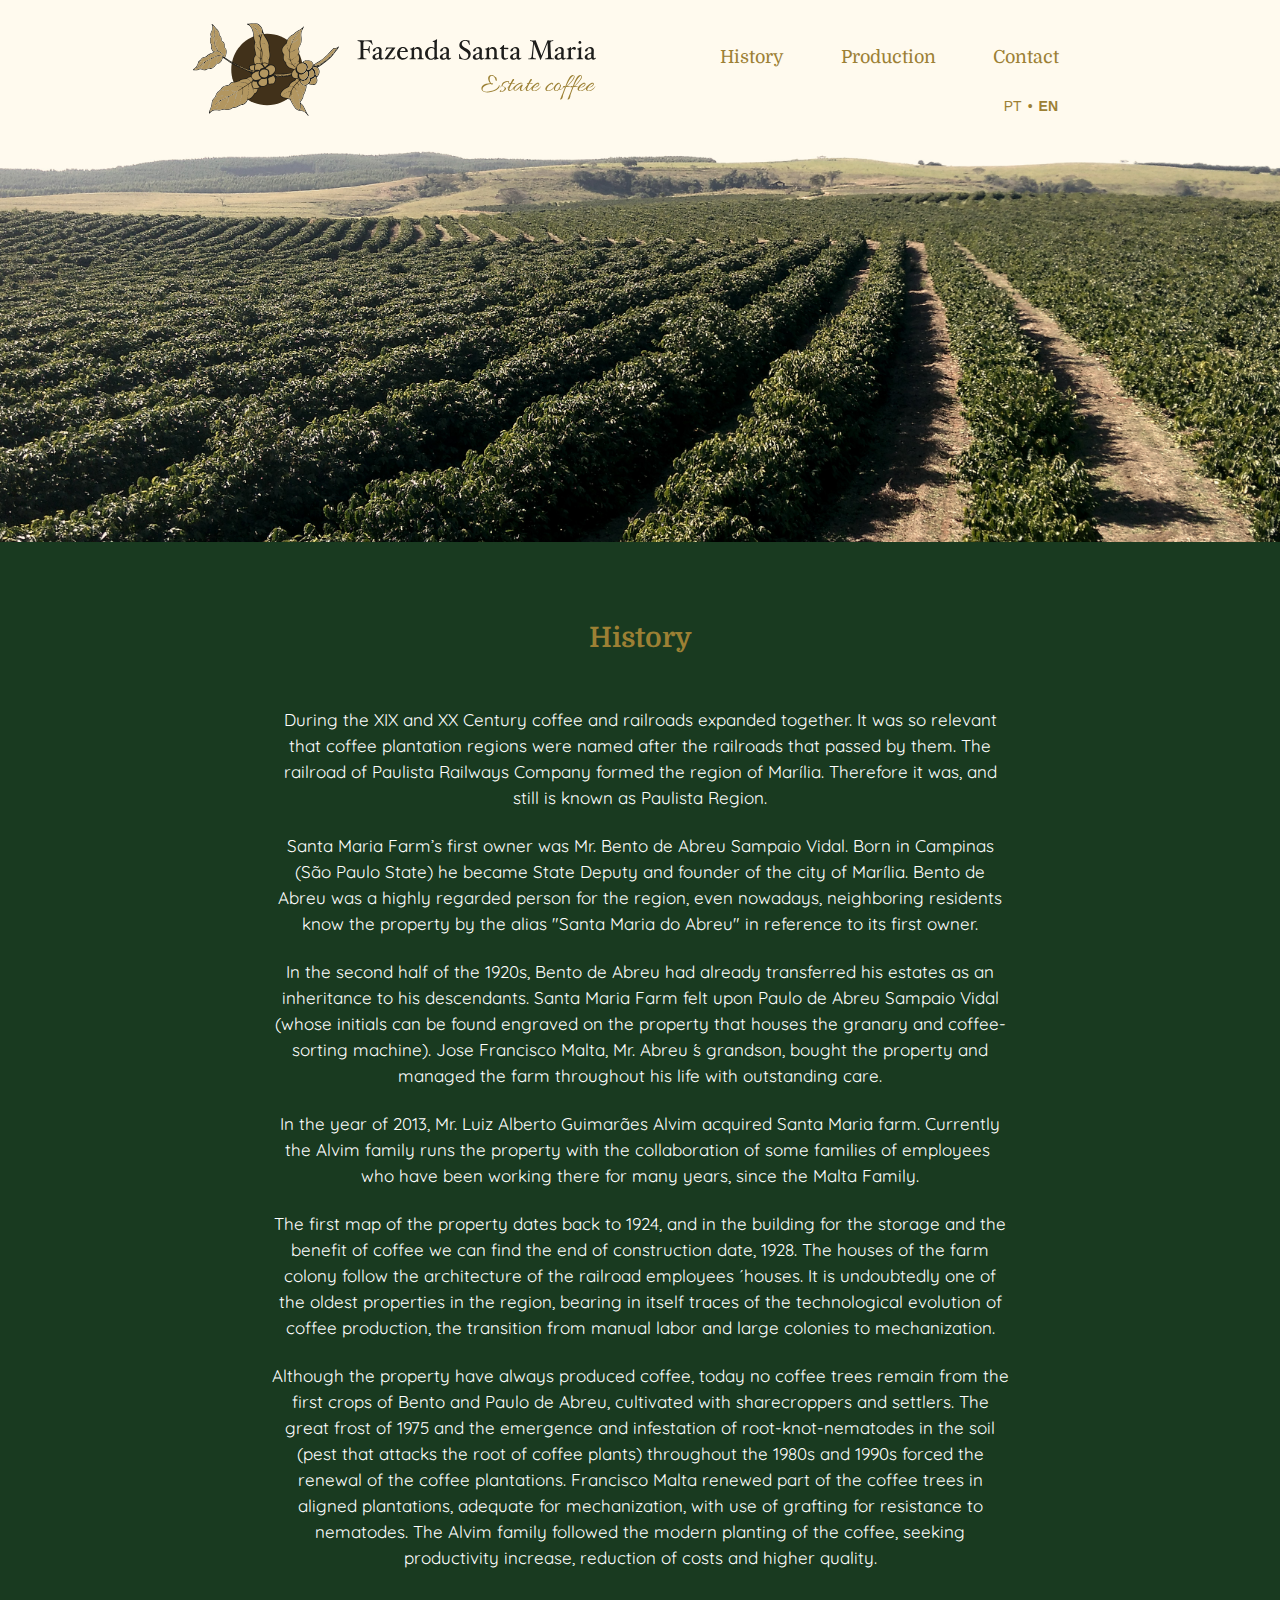
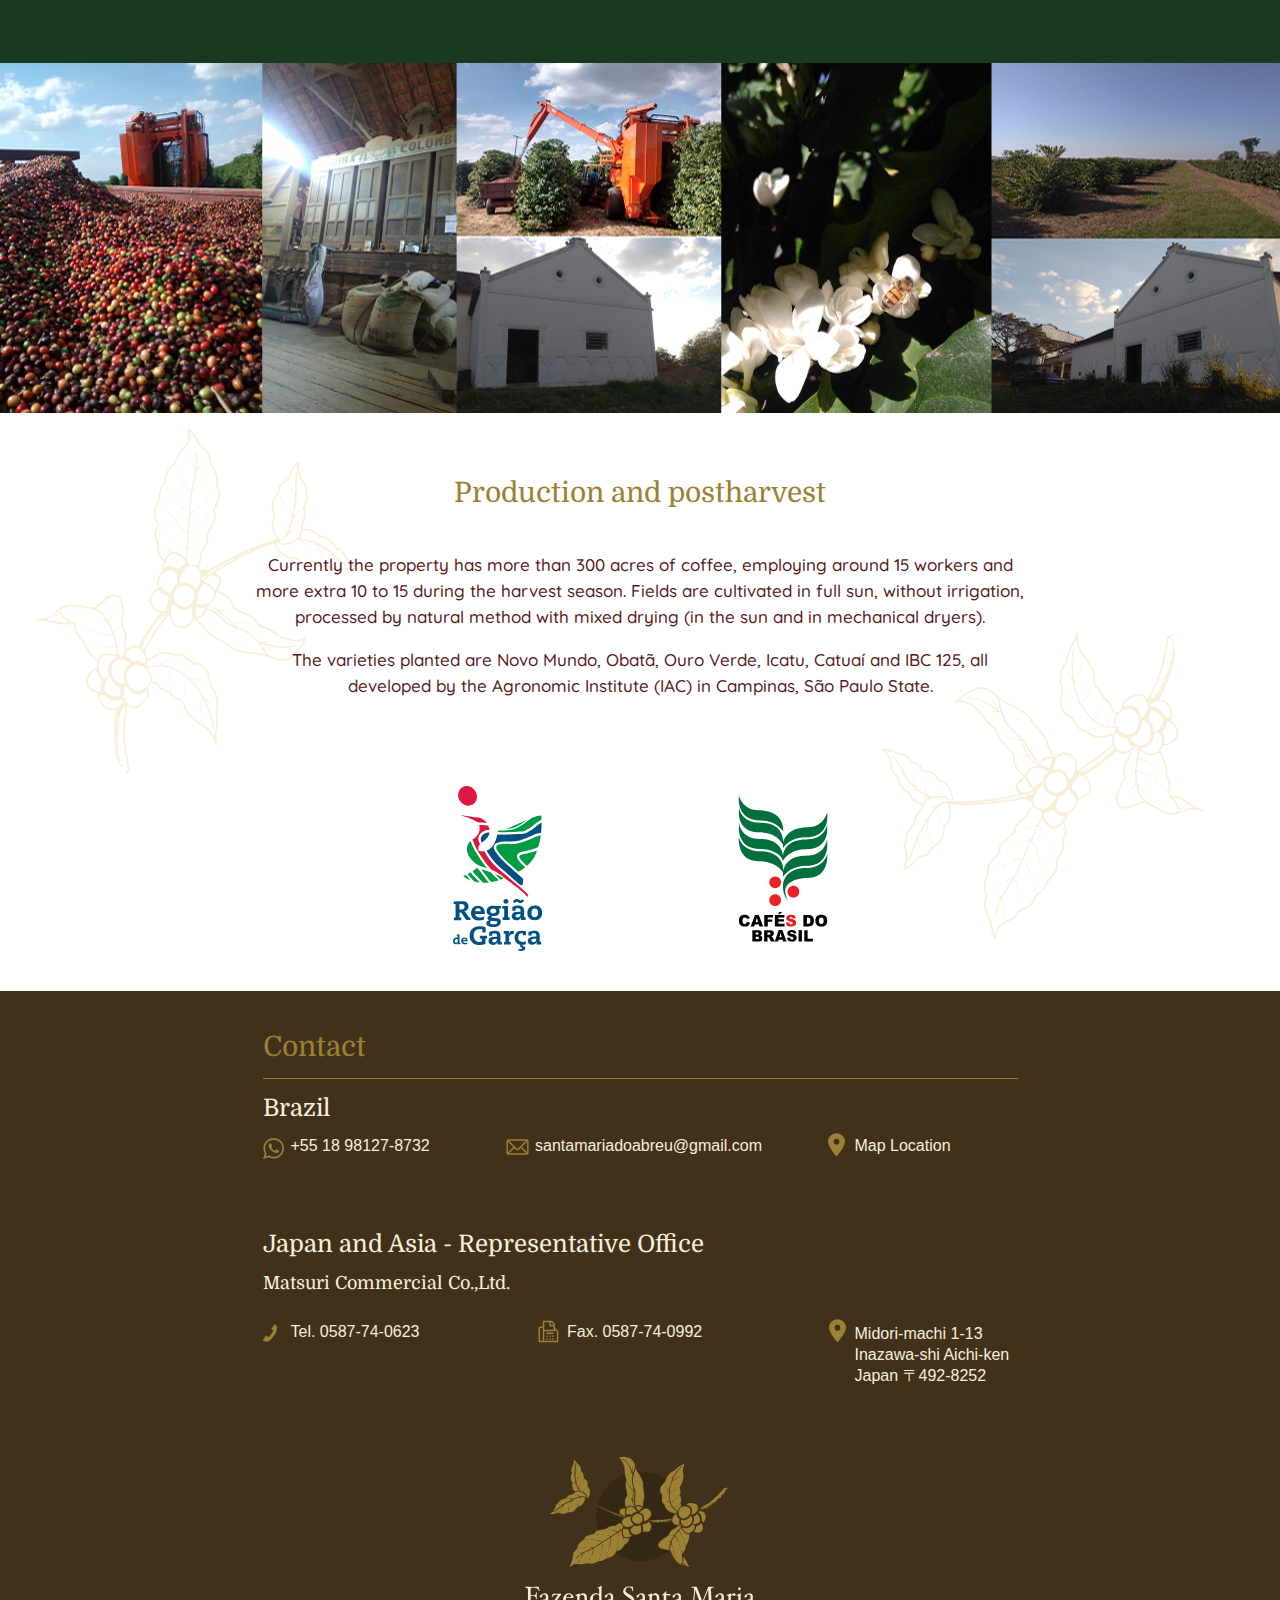
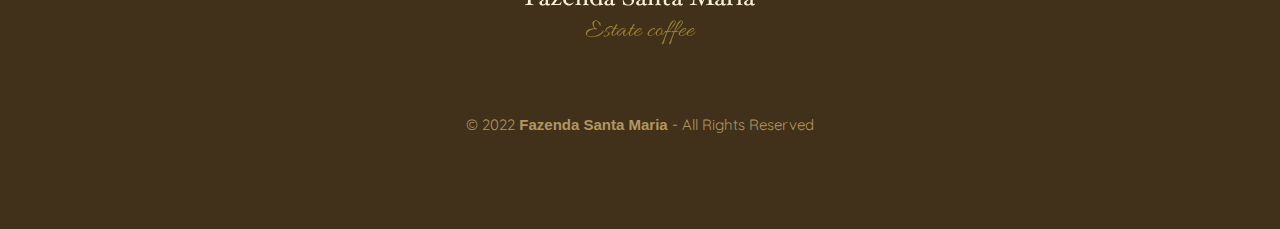
==== commit ea862436: "Update contact information and footer text" ====
--- a/index.html
+++ b/index.html
@@ -85,9 +85,8 @@
       <div class="footer-wrapper">
         <div class="footer-contact">
           <div class="footer-contact--title">
-            Contact
-          </div>
-          <div class="location-title">Brasil</div>
+            Contato
+          </div>
           <div class="footer-contact--data">
             <div class="footer-contact--cellphone">
               +55 18 98127-8732
@@ -97,33 +96,16 @@
             </div>
             <a href="https://maps.app.goo.gl/v9kP4JRygSTfZVVZ9" target="_blank">
               <div class="footer-contact--location">
-                Localicação
+                Localização
               </div>
             </a>
           </div>
-          <div class="location-title-jp">Japão e Asia - Representante comercial </div>
-          <div class="location-subtitle">Matsuri Commercial Co.,Ltd.
-          </div>
-          <div class="japan-area">
-            <div class="footer-contact--data">
-              <div class="footer-contact--cellphone">
-                Tel. 0587-74-0623
-              </div>
-              <div class="footer-contact--mail">
-                Fax. 0587-74-0992
-              </div>
-                <div class="footer-contact--location">
-                  Midori-machi 1-13 <br>
-                  Inazawa-shi Aichi-ken <br>
-                  Japan 〒492-8252 <br>
-                </div>
-            </div>
-          </div>
+        </div>
         <div class="footer-logo">
           <img src="./assets/images/logo2.svg" alt="logo">
         </div>
         <div class="footer-rights">
-          © 2022 <span class="text-bold">Fazenda Santa Maria</span> - All Rights Reserved
+          © 2022 <span class="text-bold">Fazenda Santa Maria</span> - Todos os direitos reservados
         </div>
       </div>
     </div>
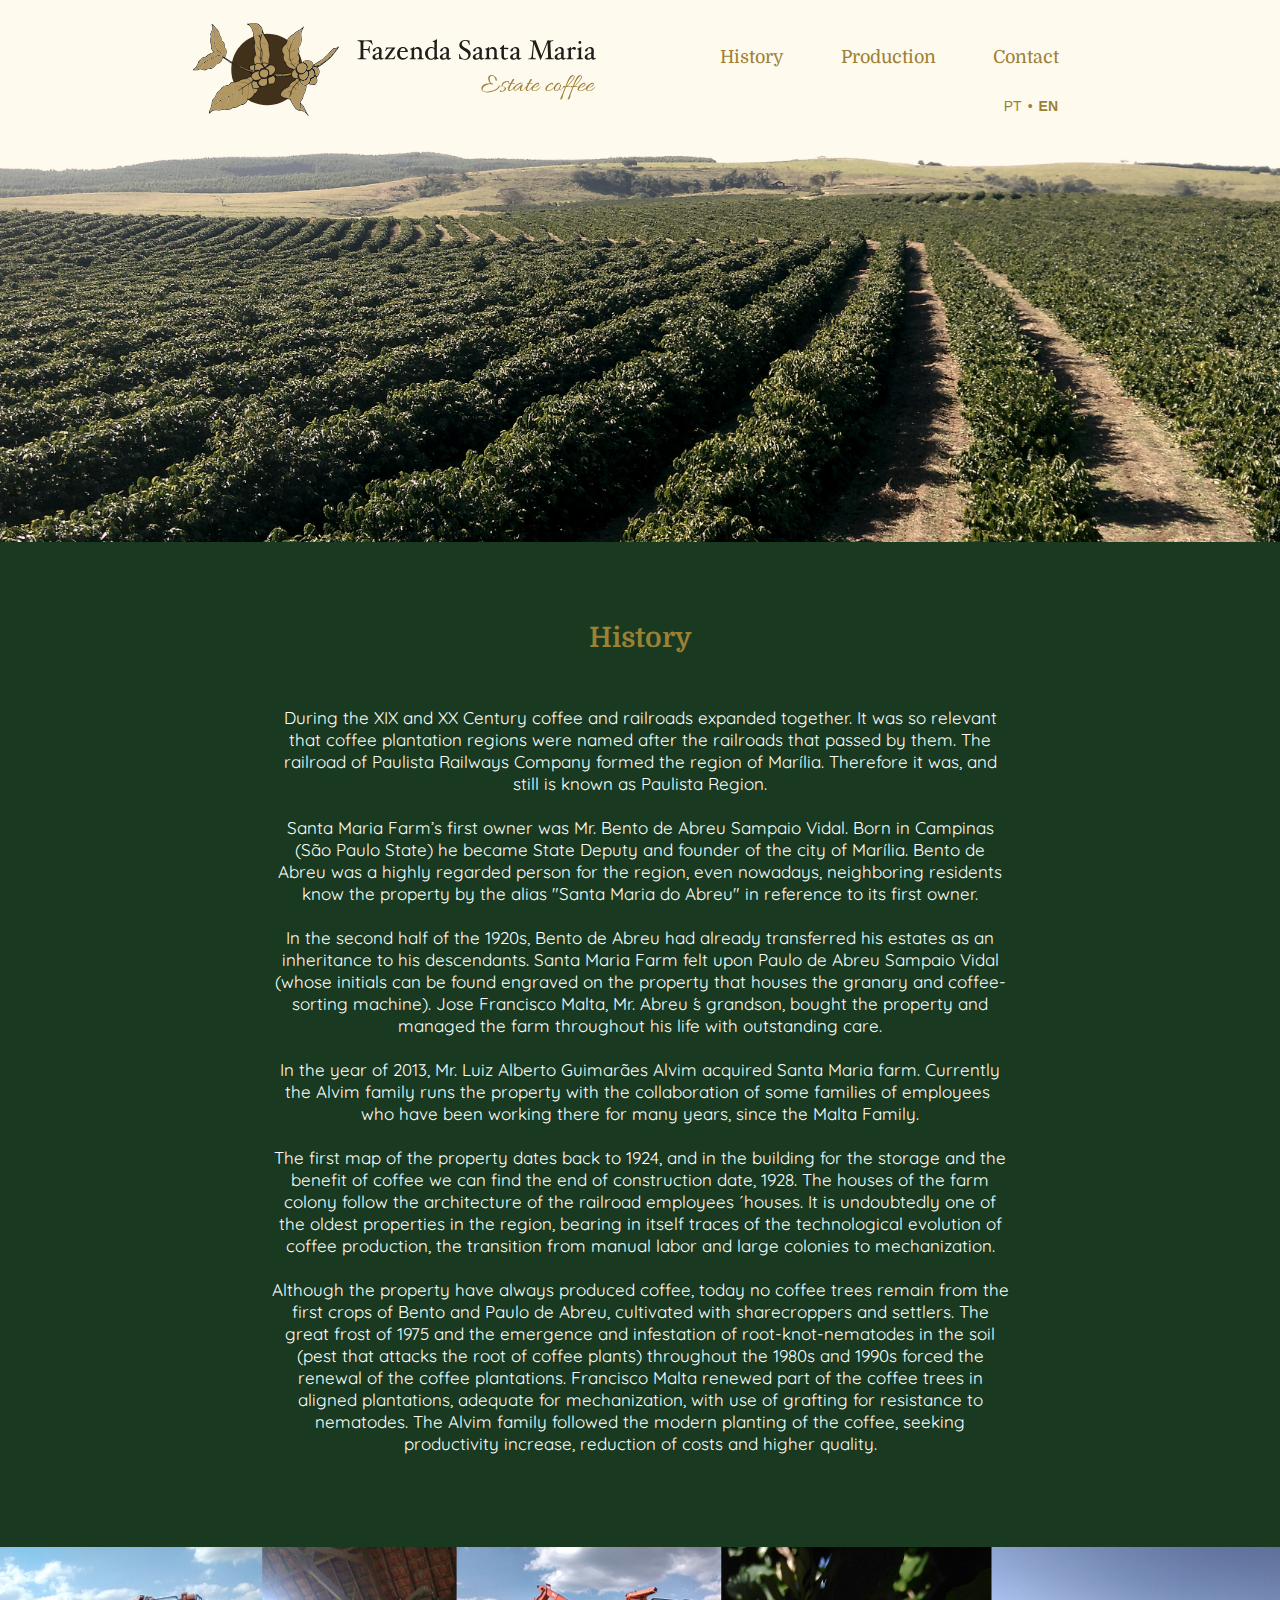
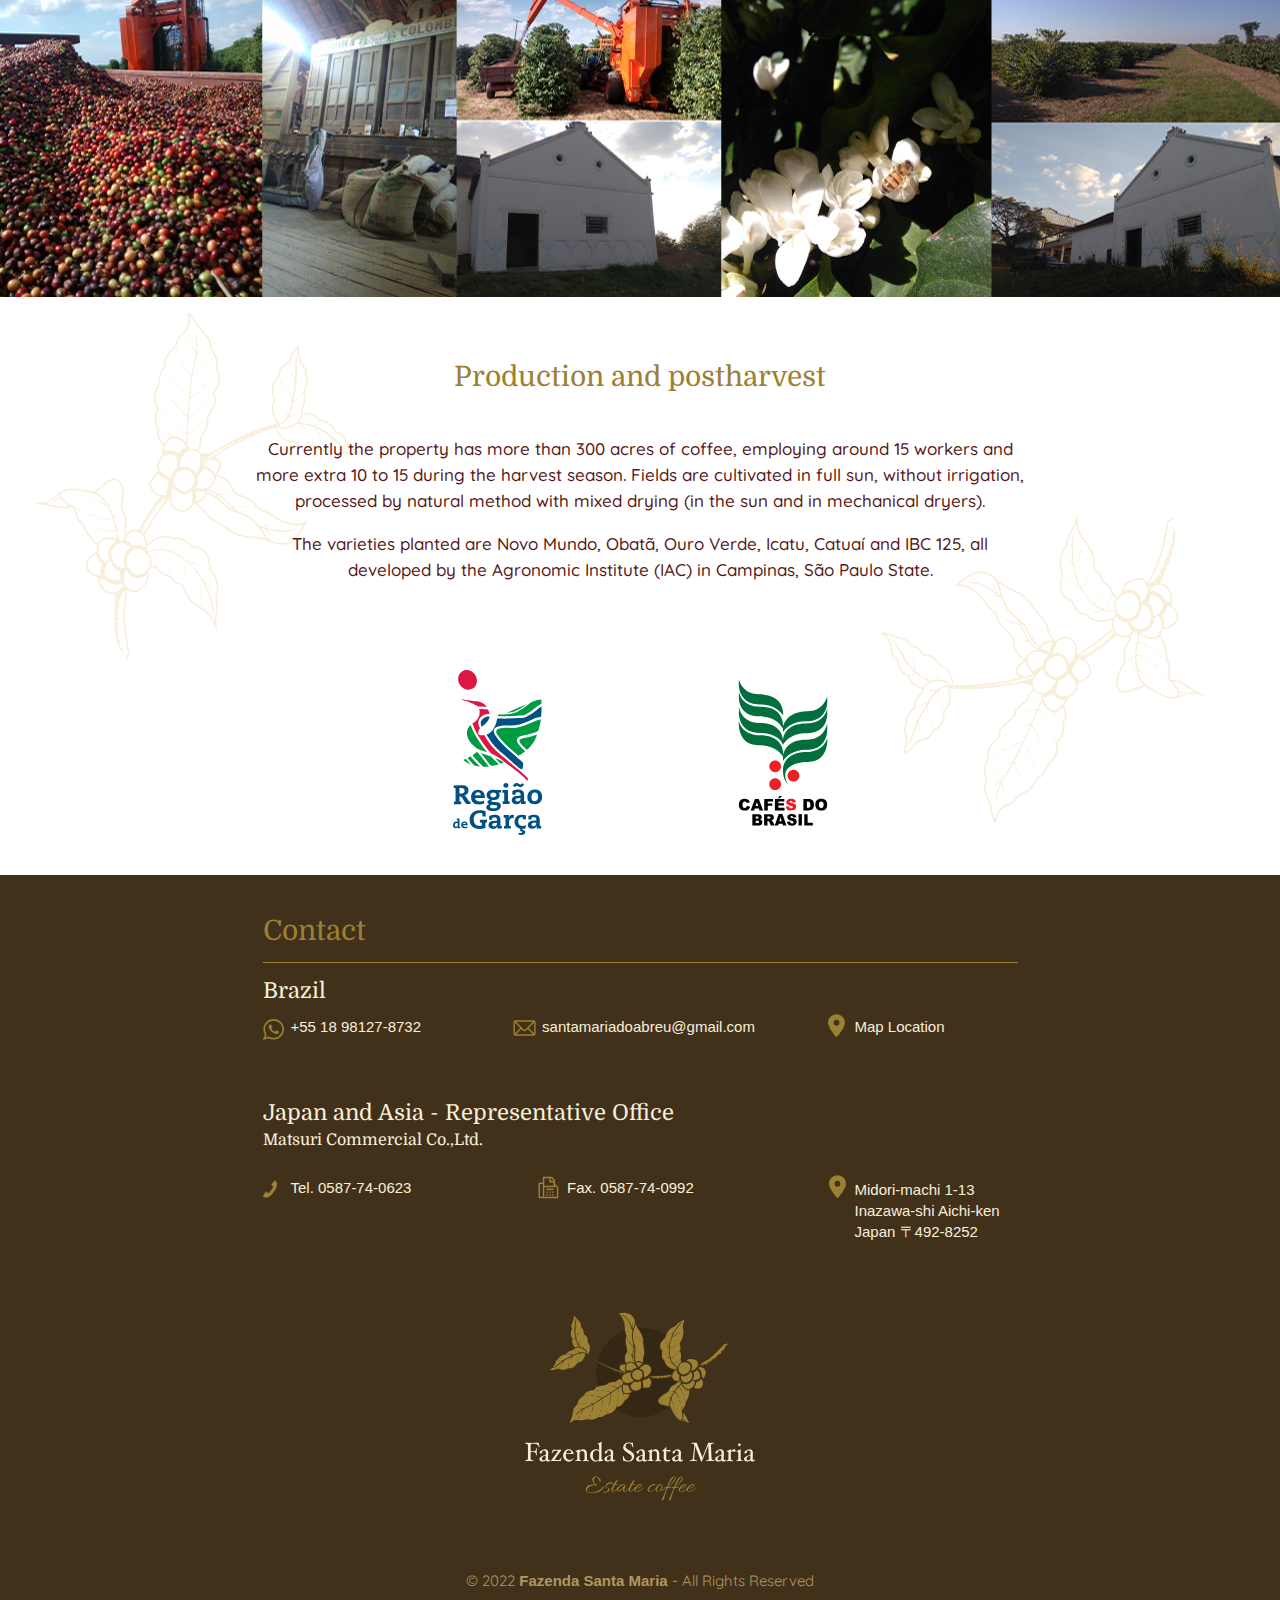
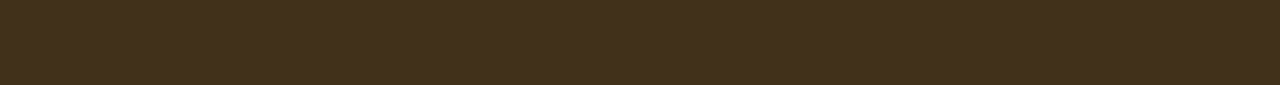
==== commit 0a7d9483: "Update line heights and add location information" ====
--- a/index.html
+++ b/index.html
@@ -87,6 +87,7 @@
           <div class="footer-contact--title">
             Contato
           </div>
+          <div class="location-title">Brasil</div>
           <div class="footer-contact--data">
             <div class="footer-contact--cellphone">
               +55 18 98127-8732
@@ -100,13 +101,31 @@
               </div>
             </a>
           </div>
-        </div>
+          <div class="location-title-jp">Japan e Asia - Representante Comercial</div>
+          <div class="location-subtitle">Matsuri Commercial Co.,Ltd.
+          </div>
+          <div class="japan-area">
+            <div class="footer-contact--data">
+              <div class="footer-contact--cellphone">
+                Tel. 0587-74-0623
+              </div>
+              <div class="footer-contact--mail">
+                Fax. 0587-74-0992
+              </div>
+                <div class="footer-contact--location">
+                  Midori-machi 1-13 <br>
+                  Inazawa-shi Aichi-ken <br>
+                  Japan 〒492-8252 <br>
+                </div>
+            </div>
+          </div>
         <div class="footer-logo">
           <img src="./assets/images/logo2.svg" alt="logo">
         </div>
         <div class="footer-rights">
           © 2022 <span class="text-bold">Fazenda Santa Maria</span> - Todos os direitos reservados
         </div>
+      </div>
       </div>
     </div>
   </div>
--- a/assets/main.css
+++ b/assets/main.css
@@ -211,7 +211,7 @@
 @media (min-width:815px) {
   .history-wrapper p {
     font-size: 17px;
-    line-height: 26px;
+    line-height: 22px;
   }
 }
 
@@ -423,6 +423,7 @@
   flex-wrap: wrap;
   font-family: 'Quicksand';
   color: #F8EFDB;
+  font-size: 15px;
 }
 
 @media (max-width:350px) {
@@ -633,23 +634,24 @@
 .location-title {
   color: #f8efdb;
   font-family: 'Domine', serif;
-  font-size: 24px;
+  font-size: 22px;
   margin-bottom: 15px;
 }
 
 .location-subtitle {
   color: #f8efdb;
   font-family: 'Domine', serif;
-  font-size: 18px;
+  font-size: 16px;
   margin-bottom: 30px;
 }
 
 .location-title-jp {
   color: #f8efdb;
   font-family: 'Domine', serif;
-  font-size: 24px;
-  margin-bottom: 15px;
-  margin-top: 60px;
+  font-size: 22px;
+  margin-bottom: 5px;
+  margin-top: 50px;
+  line-height: 26px;
 }
 
 .japan-area {
@@ -689,4 +691,13 @@
   .footer-contact--location {
     line-height: 21px;
   }
+}
+
+@media (max-width:815px) {
+  .location-title, .location-title-jp {
+    font-size: 18px;
+  } 
+  .location-title-jp {
+    margin-bottom: 5px;
+  }
 }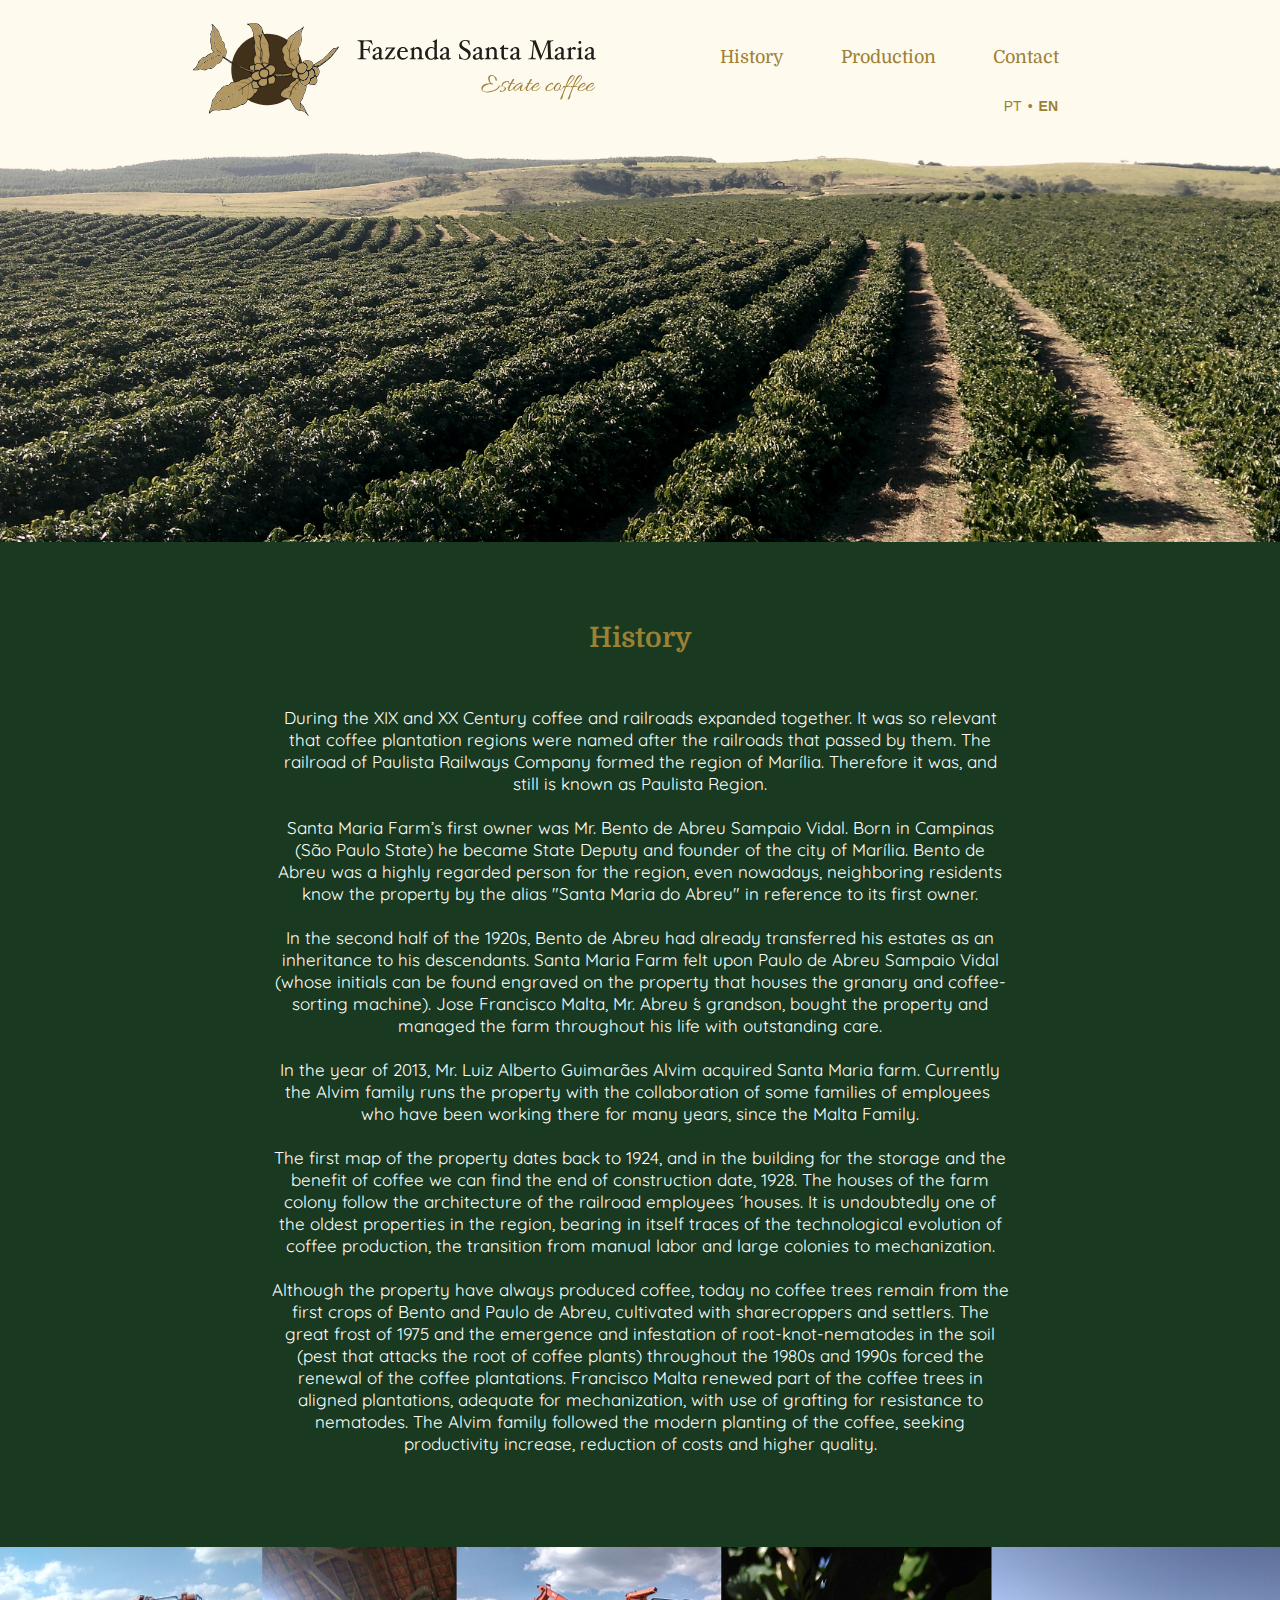
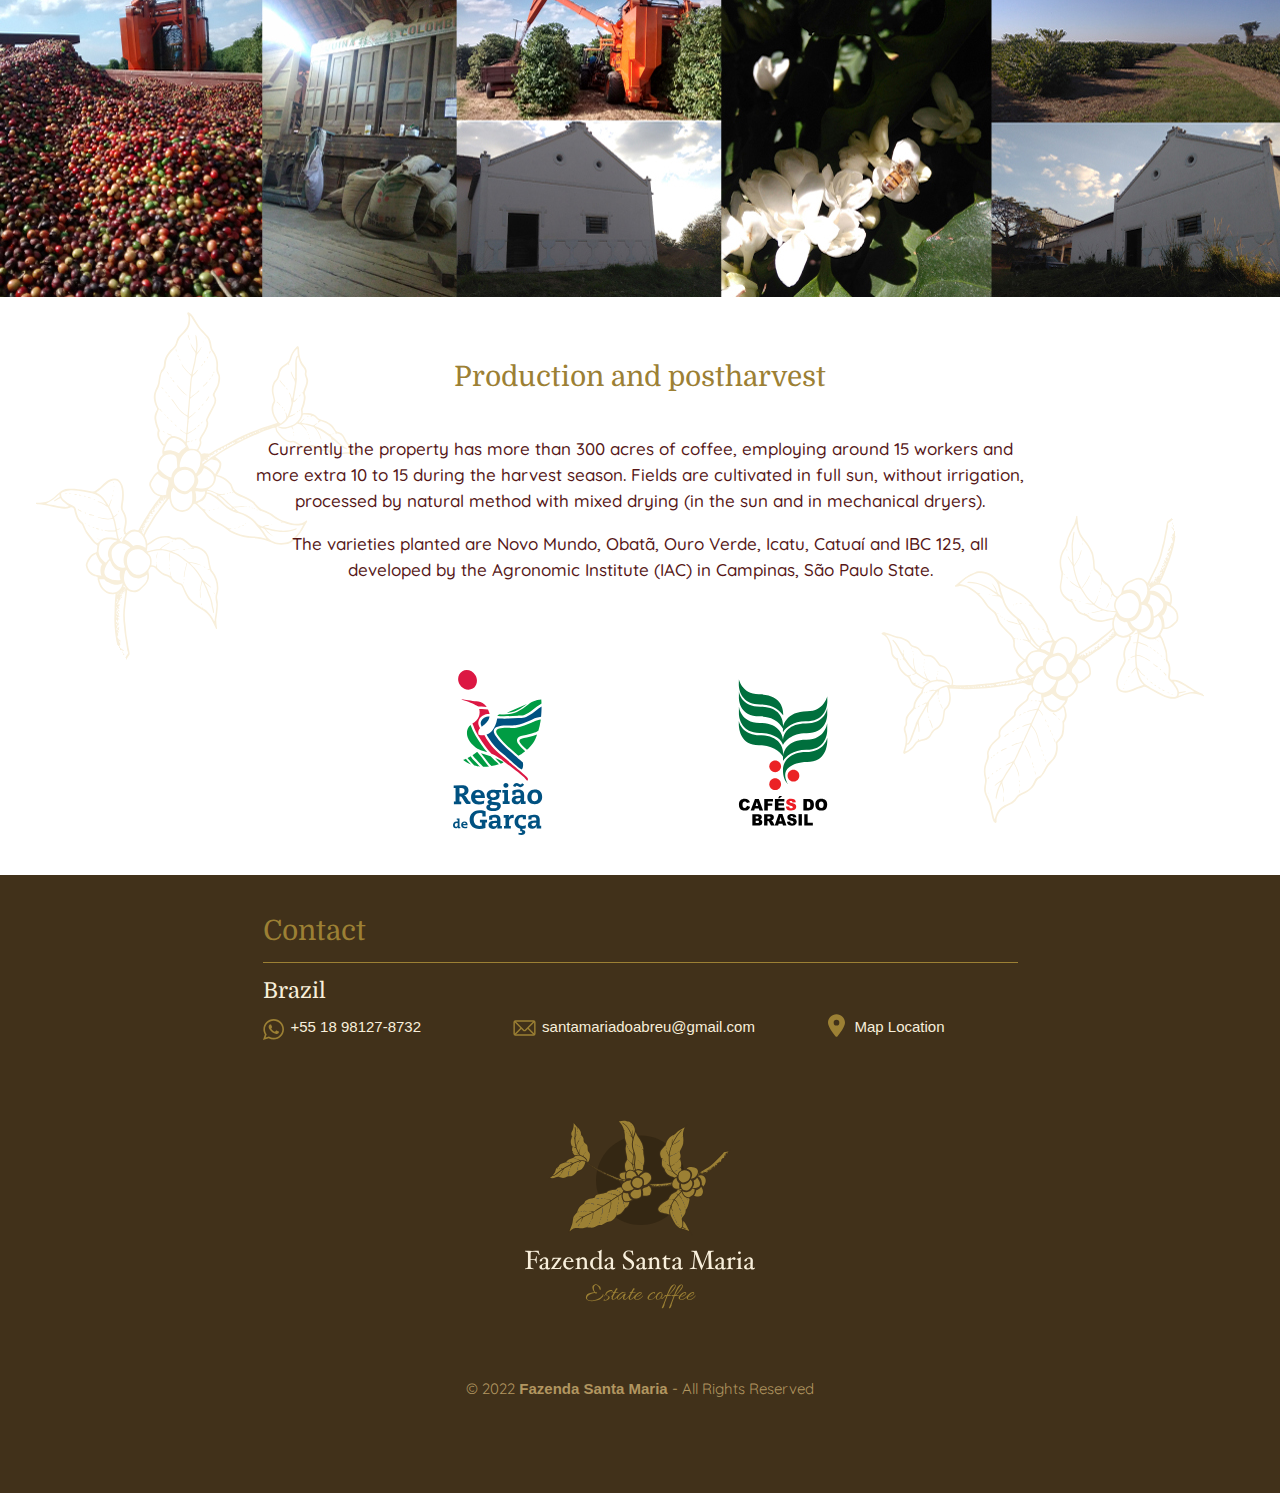
==== commit 3e61f86b: "remove japan office" ====
--- a/index.html
+++ b/index.html
@@ -101,7 +101,7 @@
               </div>
             </a>
           </div>
-          <div class="location-title-jp">Japan e Asia - Representante Comercial</div>
+          <div class="location-title-jp">Japão e Asia - Representante Comercial</div>
           <div class="location-subtitle">Matsuri Commercial Co.,Ltd.
           </div>
           <div class="japan-area">
@@ -210,24 +210,6 @@
                 Map Location
               </div>
             </a>
-          </div>
-          <div class="location-title-jp">Japan and Asia - Representative Office</div>
-          <div class="location-subtitle">Matsuri Commercial Co.,Ltd.
-          </div>
-          <div class="japan-area">
-            <div class="footer-contact--data">
-              <div class="footer-contact--cellphone">
-                Tel. 0587-74-0623
-              </div>
-              <div class="footer-contact--mail">
-                Fax. 0587-74-0992
-              </div>
-                <div class="footer-contact--location">
-                  Midori-machi 1-13 <br>
-                  Inazawa-shi Aichi-ken <br>
-                  Japan 〒492-8252 <br>
-                </div>
-            </div>
           </div>
         <div class="footer-logo">
           <img src="./assets/images/logo2.svg" alt="logo">
--- a/assets/main.css
+++ b/assets/main.css
@@ -522,8 +522,8 @@
   content: "";
   width: 15px;
   height: 15px;
-  top: 3px;
-  left: -3px;
+  top: 0px;
+  left: -1px;
   background-image: url("images/location.svg");
   background-size: contain;
   background-repeat: no-repeat;
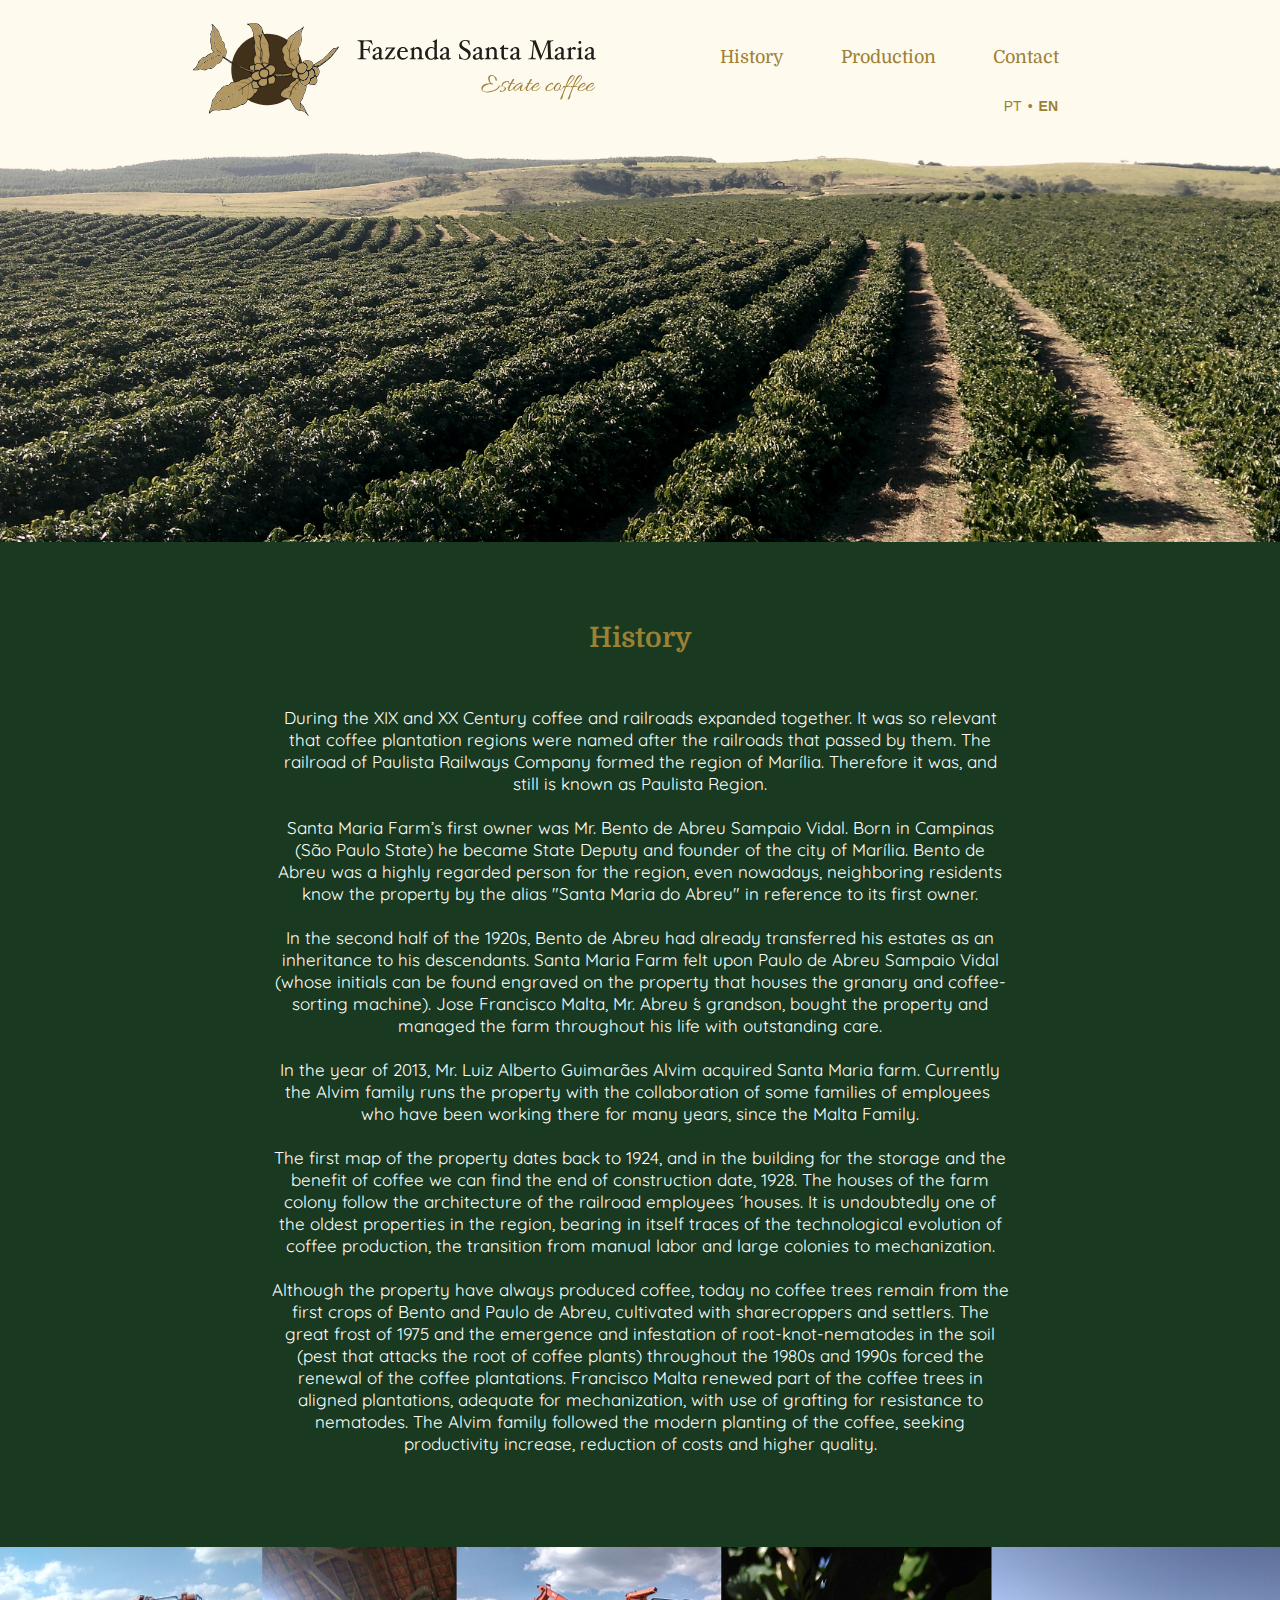
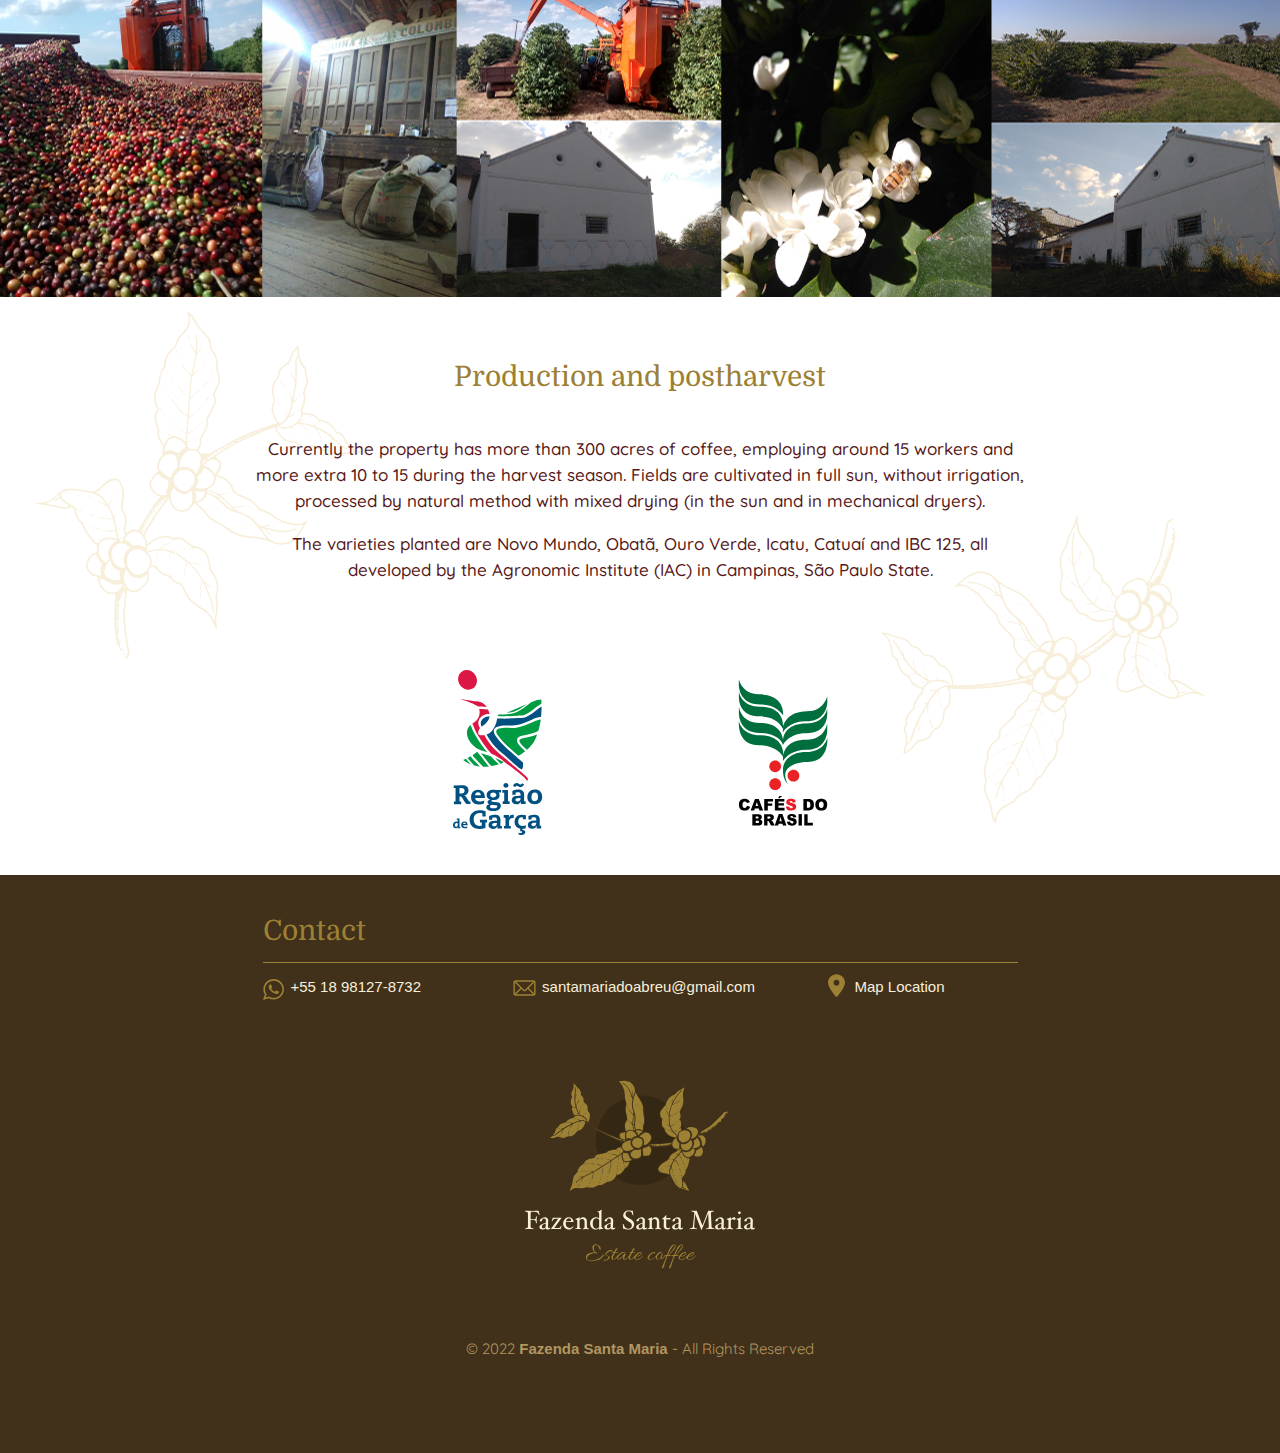
==== commit 6a828994: "remove japan from pt page and remove country subtitle" ====
--- a/index.html
+++ b/index.html
@@ -87,7 +87,7 @@
           <div class="footer-contact--title">
             Contato
           </div>
-          <div class="location-title">Brasil</div>
+          <!-- <div class="location-title">Brasil</div> -->
           <div class="footer-contact--data">
             <div class="footer-contact--cellphone">
               +55 18 98127-8732
@@ -101,23 +101,6 @@
               </div>
             </a>
           </div>
-          <div class="location-title-jp">Japão e Asia - Representante Comercial</div>
-          <div class="location-subtitle">Matsuri Commercial Co.,Ltd.
-          </div>
-          <div class="japan-area">
-            <div class="footer-contact--data">
-              <div class="footer-contact--cellphone">
-                Tel. 0587-74-0623
-              </div>
-              <div class="footer-contact--mail">
-                Fax. 0587-74-0992
-              </div>
-                <div class="footer-contact--location">
-                  Midori-machi 1-13 <br>
-                  Inazawa-shi Aichi-ken <br>
-                  Japan 〒492-8252 <br>
-                </div>
-            </div>
           </div>
         <div class="footer-logo">
           <img src="./assets/images/logo2.svg" alt="logo">
@@ -197,7 +180,7 @@
           <div class="footer-contact--title">
             Contact
           </div>
-          <div class="location-title">Brazil</div>
+          <!-- <div class="location-title">Brazil</div> -->
           <div class="footer-contact--data">
             <div class="footer-contact--cellphone">
               +55 18 98127-8732
